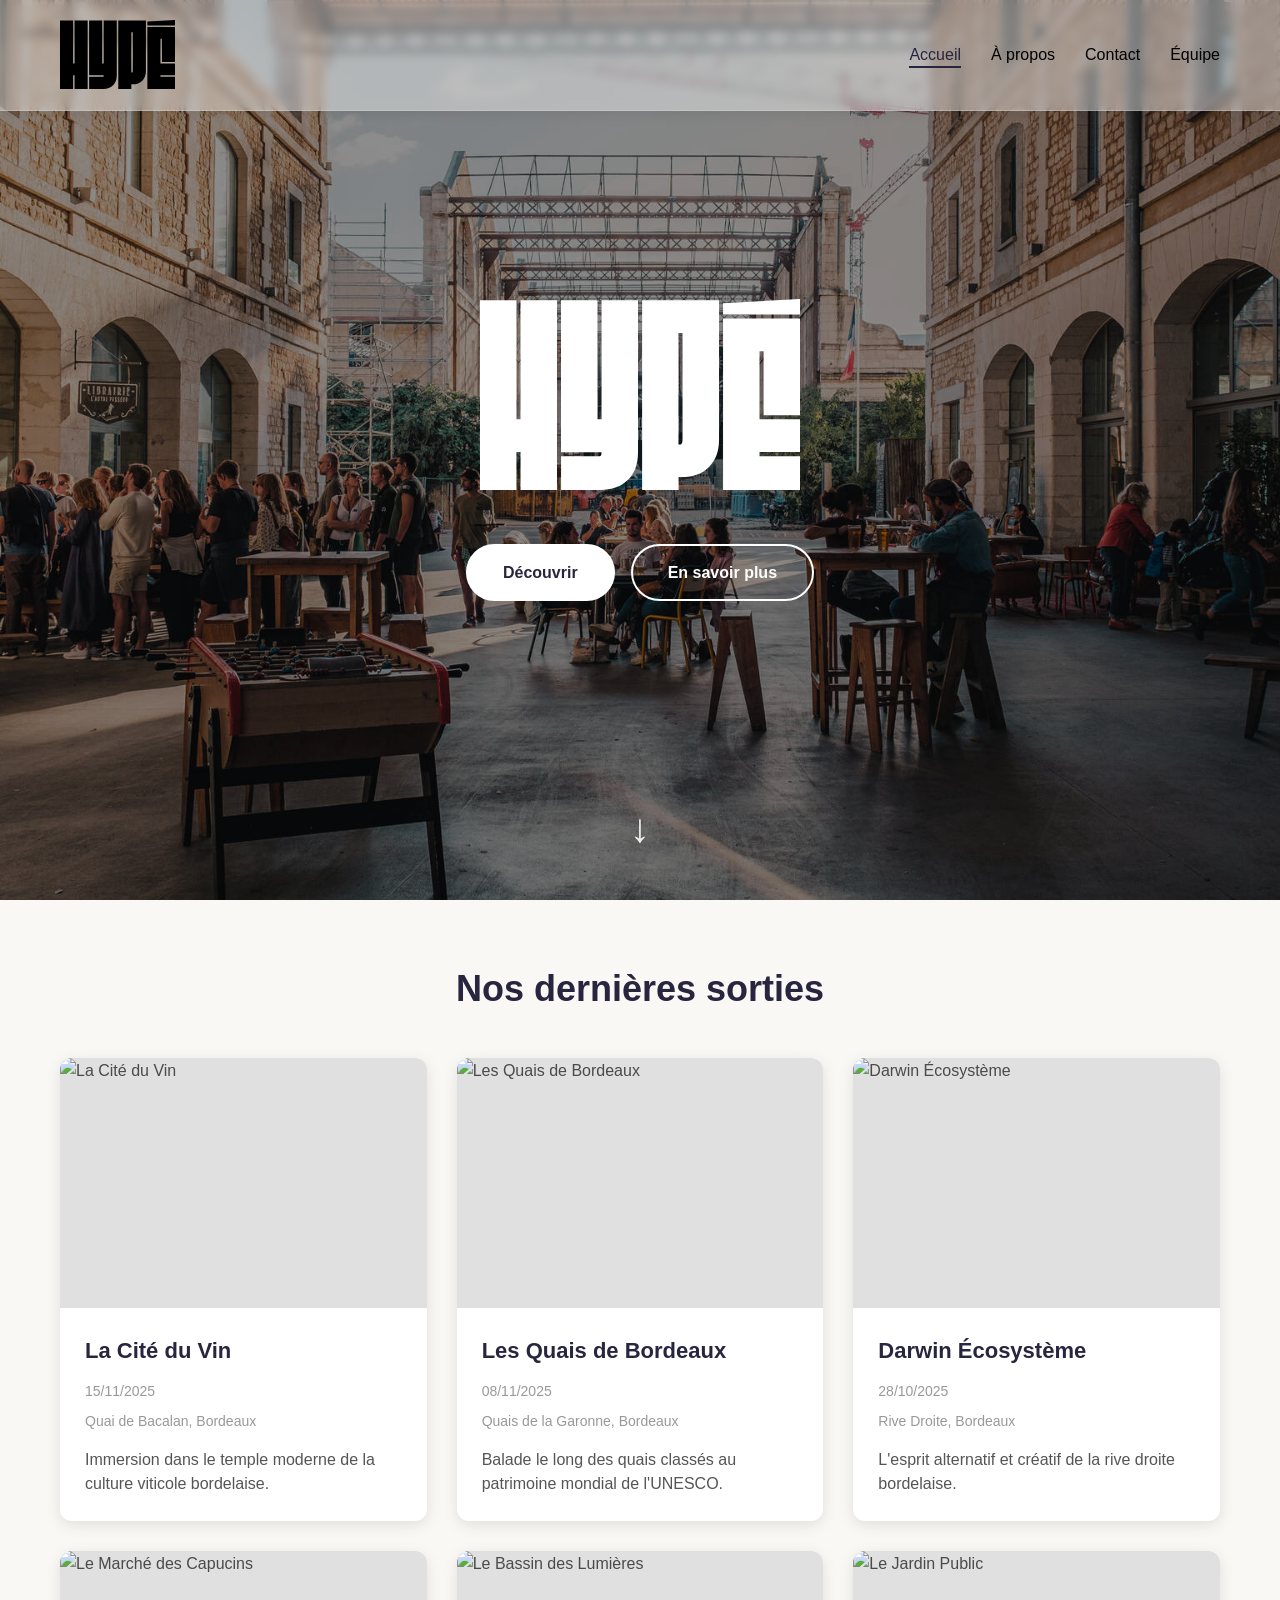
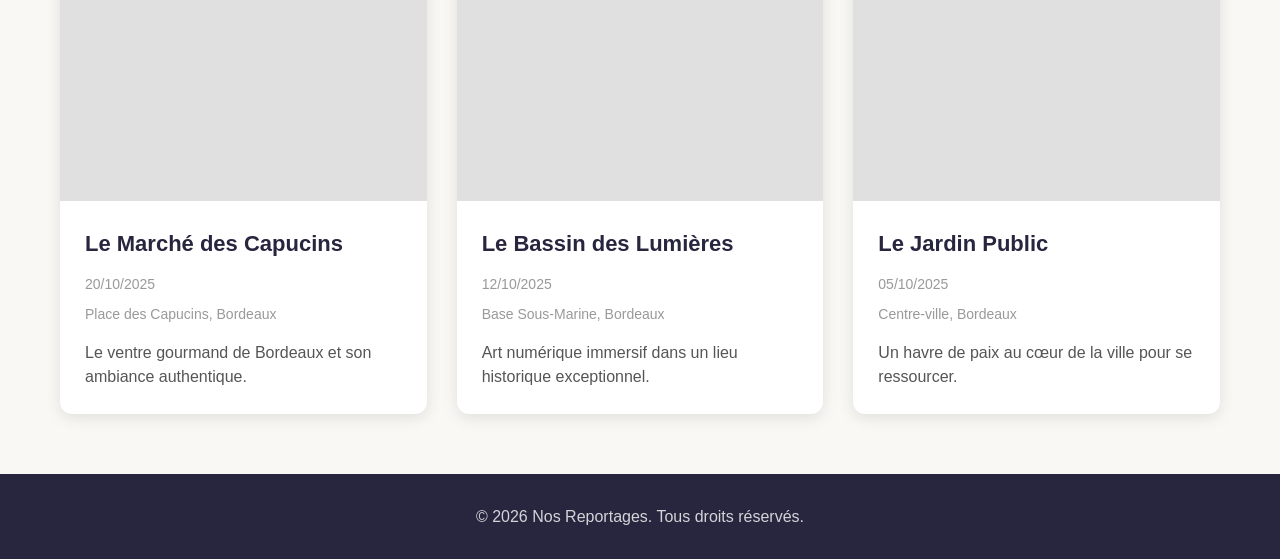
==== index.html @ 266dbe1a "Add main pages and reportages for Bordeaux Activités - Created 'about.html' for information about th" ====
<!DOCTYPE html>
<html lang="fr">
<head>
    <meta charset="UTF-8">
    <meta name="viewport" content="width=device-width, initial-scale=1.0">
    <title>Hypé - Bordeaux Activités</title>
    <link rel="stylesheet" href="assets/css/style.css">
</head>
<body>
    <header>
        <div class="container">
            <a href="index.html" class="logo">
                <img src="assets/images/logo/nnoir.svg" alt="Logo Bordeaux Activités" class="logo-light">
                <img src="assets/images/logo/bblanc.svg" alt="Logo Bordeaux Activités" class="logo-dark">
            </a>
            <nav>
                <ul>
                    <li><a href="index.html" class="active">Accueil</a></li>
                    <li><a href="about.html" class="">À propos</a></li>
                    <li><a href="contact.html" class="">Contact</a></li>
                    <li><a href="teams.html" class="">Équipe</a></li>
                </ul>
            </nav>
    </header>
    <script>
        const themeToggle = document.getElementById('themeToggle');
        const html = document.documentElement;

        const savedTheme = localStorage.getItem('theme') || 'light';
        html.setAttribute('data-theme', savedTheme);

        if (themeToggle) {
            themeToggle.addEventListener('click', () => {
                const currentTheme = html.getAttribute('data-theme');
                const newTheme = currentTheme === 'light' ? 'dark' : 'light';
                html.setAttribute('data-theme', newTheme);
                localStorage.setItem('theme', newTheme);
            });
        }
    </script>

    <section class="hero-fullscreen">
        <div class="hero-overlay"></div>
        <div class="hero-content">
            <h2>
                <img src="assets/images/logo/bblanc.svg" alt="Hypé" style="max-width: 320px; width: 100%; height: auto;">
            </h2>
            <div class="hero-cta">
                <a href="#activites" class="btn btn-primary">Découvrir</a>
                <a href="about.html" class="btn btn-secondary">En savoir plus</a>
            </div>
        </div>
        <a href="#activites" class="scroll-indicator">
            <span>↓</span>
        </a>
    </section>

    <section id="activites" class="reportages-grid">
        <div class="container">
            <h2>Nos dernières sorties</h2>
            <div class="grid">
                <article class="reportage-card">
                    <a href="reportages/reportage-1.html">
                        <div class="card-image">
                            <img src="assets/images/reportages/cite-vin.jpg" alt="La Cité du Vin">
                        </div>
                        <div class="card-content">
                            <h3>La Cité du Vin</h3>
                            <p class="date">15/11/2025</p>
                            <p class="location">Quai de Bacalan, Bordeaux</p>
                            <p class="excerpt">Immersion dans le temple moderne de la culture viticole bordelaise.</p>
                        </div>
                    </a>
                </article>
                <article class="reportage-card">
                    <a href="reportages/reportage-2.html">
                        <div class="card-image">
                            <img src="assets/images/reportages/quais.jpg" alt="Les Quais de Bordeaux">
                        </div>
                        <div class="card-content">
                            <h3>Les Quais de Bordeaux</h3>
                            <p class="date">08/11/2025</p>
                            <p class="location">Quais de la Garonne, Bordeaux</p>
                            <p class="excerpt">Balade le long des quais classés au patrimoine mondial de l&#039;UNESCO.</p>
                        </div>
                    </a>
                </article>
                <article class="reportage-card">
                    <a href="reportages/reportage-3.html">
                        <div class="card-image">
                            <img src="assets/images/reportages/darwin.jpg" alt="Darwin Écosystème">
                        </div>
                        <div class="card-content">
                            <h3>Darwin Écosystème</h3>
                            <p class="date">28/10/2025</p>
                            <p class="location">Rive Droite, Bordeaux</p>
                            <p class="excerpt">L&#039;esprit alternatif et créatif de la rive droite bordelaise.</p>
                        </div>
                    </a>
                </article>
                <article class="reportage-card">
                    <a href="reportages/reportage-4.html">
                        <div class="card-image">
                            <img src="assets/images/reportages/capucins.jpg" alt="Le Marché des Capucins">
                        </div>
                        <div class="card-content">
                            <h3>Le Marché des Capucins</h3>
                            <p class="date">20/10/2025</p>
                            <p class="location">Place des Capucins, Bordeaux</p>
                            <p class="excerpt">Le ventre gourmand de Bordeaux et son ambiance authentique.</p>
                        </div>
                    </a>
                </article>
                <article class="reportage-card">
                    <a href="reportages/reportage-5.html">
                        <div class="card-image">
                            <img src="assets/images/reportages/bassins-lumieres.jpg" alt="Le Bassin des Lumières">
                        </div>
                        <div class="card-content">
                            <h3>Le Bassin des Lumières</h3>
                            <p class="date">12/10/2025</p>
                            <p class="location">Base Sous-Marine, Bordeaux</p>
                            <p class="excerpt">Art numérique immersif dans un lieu historique exceptionnel.</p>
                        </div>
                    </a>
                </article>
                <article class="reportage-card">
                    <a href="reportages/reportage-6.html">
                        <div class="card-image">
                            <img src="assets/images/reportages/jardin-public.jpg" alt="Le Jardin Public">
                        </div>
                        <div class="card-content">
                            <h3>Le Jardin Public</h3>
                            <p class="date">05/10/2025</p>
                            <p class="location">Centre-ville, Bordeaux</p>
                            <p class="excerpt">Un havre de paix au cœur de la ville pour se ressourcer.</p>
                        </div>
                    </a>
                </article>
            </div>
        </div>
    </section>

    <footer>
        <div class="container">
            <p>&copy; 2026 Nos Reportages. Tous droits réservés.</p>
        </div>
    </footer>
</body>
</html>
---- assets/css/style.css ----
/* Reset et styles de base */
* {
    margin: 0;
    padding: 0;
    box-sizing: border-box;
}

:root {
    --primary-color: #28253e;
    --secondary-color: #28253e;
    --accent-color: #28253e;
    --dark-bg: #28253e;
    --light-bg: #faf8f5;
    --text-color: #4a4a4a;
    --text-light: #999999;
}

[data-theme="dark"] {
    --primary-color: #28253e;
    --secondary-color: #ff5252;
    --accent-color: #28253e;
    --dark-bg: #2c2c2c;
    --light-bg: #1a1a1a;
    --text-color: #e0e0e0;
    --text-light: #b0b0b0;
}

body {
    font-family: 'Segoe UI', Tahoma, Geneva, Verdana, sans-serif;
    line-height: 1.6;
    color: var(--text-color);
    background-color: var(--light-bg);
    transition: background-color 0.3s, color 0.3s;
}

.container {
    max-width: 1200px;
    margin: 0 auto;
    padding: 0 20px;
}

/* Header */
header {
    position: fixed;
    top: 0;
    left: 0;
    width: 100%;
    background: rgba(255, 255, 255, 0.428);
    color: var(--text-color);
    padding: 20px 0;
    box-shadow: 0 2px 10px rgba(0,0,0,0.08);
    border-bottom: 1px solid rgba(229, 229, 229, 0.3);
    transition: background-color 0.3s, border-color 0.3s;
    z-index: 1000;
    backdrop-filter: blur(5px);
    -webkit-backdrop-filter: blur(5);
}

[data-theme="dark"] header {
    background: rgba(26, 26, 26, 0.6);
    border-bottom-color: rgba(68, 68, 68, 0.3);
    box-shadow: 0 2px 10px rgba(0,0,0,0.3);
}

header .container {
    display: flex;
    justify-content: space-between;
    align-items: center;
}

header .logo {
    display: inline-block;
    text-decoration: none;
    overflow: hidden;
    height: 70px;
}

header .logo img {
    height: 69px;
    width: auto;
    display: block;
    transition: opacity 0.3s;

}

header .logo:hover img {
    opacity: 0.8;
}

header .logo .logo-dark {
    display: none;
}

[data-theme="dark"] header .logo .logo-light {
    display: none;
}

[data-theme="dark"] header .logo .logo-dark {
    display: block;
}

.theme-toggle {
    background: none;
    border: 2px solid var(--text-light);
    border-radius: 50px;
    padding: 8px 12px;
    cursor: pointer;
    font-size: 1.2rem;
    transition: all 0.3s;
    display: flex;
    align-items: center;
    gap: 5px;
}

.theme-toggle:hover {
    border-color: var(--primary-color);
    transform: scale(1.05);
}

.theme-toggle .moon {
    display: none;
}

[data-theme="dark"] .theme-toggle .sun {
    display: none;
}

[data-theme="dark"] .theme-toggle .moon {
    display: inline;
}

nav ul {
    display: flex;
    list-style: none;
    gap: 30px;
}

nav a {
    color: black;
    text-decoration: none;
    font-weight: 500;
    transition: color 0.3s, border-bottom 0.3s;
    border-bottom: 2px solid transparent;
    padding-bottom: 3px;
}

nav a:hover {
    color: var(--primary-color);
    border-bottom: 2px solid var(--primary-color);
}

nav a.active {
    color: var(--primary-color);
    border-bottom: 2px solid var(--primary-color);
}

/* Hero Section Plein Écran */
.hero-fullscreen {
    position: relative;
    height: 100vh;
    min-height: 100vh;
    display: flex;
    align-items: center;
    justify-content: center;
    background: url('../images/hero.jpg') center center/cover no-repeat;
    color: white;
    text-align: center;
    overflow: hidden;
}

.hero-overlay {
    position: absolute;
    top: 0;
    left: 0;
    width: 100%;
    height: 100%;
    background: rgba(0, 0, 0, 0.45);
}

.hero-fullscreen .hero-content {
    position: relative;
    z-index: 2;
    max-width: 900px;
    padding: 0 20px;
    
}

.hero-fullscreen .hero-content h2 {
    font-size: 4rem;
    margin-bottom: 1.5rem;
    font-weight: 700;
    letter-spacing: -0.02em;
    animation: fadeInUp 1s ease;
}

.hero-fullscreen .hero-content p {
    font-size: 1.5rem;
    margin-bottom: 2.5rem;
    opacity: 0.95;
    animation: fadeInUp 1s ease 0.2s;
    animation-fill-mode: backwards;
}

.hero-cta {
    display: flex;
    gap: 1rem;
    justify-content: center;
    flex-wrap: wrap;
    animation: fadeInUp 1s ease 0.4s;
    animation-fill-mode: backwards;
}

.scroll-indicator {
    position: absolute;
    bottom: 40px;
    left: 50%;
    transform: translateX(-50%);
    z-index: 2;
    text-decoration: none;
    cursor: pointer;
    display: flex;
    flex-direction: column;
    align-items: center;
    gap: 5px;
}

.scroll-indicator span {
    font-size: 2.5rem;
    color: white;
    opacity: 0.9;
    display: inline-block;
    animation: scrollDown 2s ease-in-out infinite;
}

.scroll-indicator:hover span {
    animation-play-state: paused;
    transform: scale(1.2);
}

@keyframes fadeInUp {
    from {
        opacity: 0;
        transform: translateY(30px);
    }
    to {
        opacity: 1;
        transform: translateY(0);
    }
}

@keyframes scrollDown {
    0% {
        transform: translateY(0);
        opacity: 0.4;
    }
    50% {
        transform: translateY(15px);
        opacity: 1;
    }
    100% {
        transform: translateY(0);
        opacity: 0.4;
    }
}

/* Hero Page Standard */
.page-hero {
    background: var(--dark-bg);
    color: white;
    padding: 100px 0 80px;
    text-align: center;
}

.page-hero .hero-content h2 {
    font-size: 3rem;
    margin-bottom: 1rem;
    font-weight: 700;
}

.page-hero .hero-content p {
    font-size: 1.25rem;
    opacity: 0.95;
}

/* Grille de reportages */
.reportages-grid {
    padding: 60px 0;
}

.reportages-grid h2 {
    text-align: center;
    font-size: 36px;
    margin-bottom: 40px;
    color: var(--dark-bg);
}

.grid {
    display: grid;
    grid-template-columns: repeat(auto-fill, minmax(350px, 1fr));
    gap: 30px;
}

/* Carte de reportage */
.reportage-card {
    background: white;
    border-radius: 12px;
    overflow: hidden;
    box-shadow: 0 4px 15px rgba(0,0,0,0.1);
    transition: transform 0.3s, box-shadow 0.3s, background-color 0.3s;
}

[data-theme="dark"] .reportage-card {
    background: var(--dark-bg);
    box-shadow: 0 4px 15px rgba(0,0,0,0.4);
}

.reportage-card:hover {
    transform: translateY(-5px);
    box-shadow: 0 8px 25px rgba(0,0,0,0.15);
}

.reportage-card a {
    text-decoration: none;
    color: inherit;
    display: block;
}

.card-image {
    width: 100%;
    height: 250px;
    overflow: hidden;
    background: #e0e0e0;
}

.card-image img {
    width: 100%;
    height: 100%;
    object-fit: cover;
    transition: transform 0.3s;
}

.reportage-card:hover .card-image img {
    transform: scale(1.05);
}

.card-content {
    padding: 25px;
}

.card-content h3 {
    font-size: 22px;
    margin-bottom: 12px;
    color: var(--dark-bg);
}

.card-content .date,
.card-content .location {
    font-size: 14px;
    color: var(--text-light);
    display: block;
    margin-bottom: 8px;
}

.card-content .excerpt {
    margin-top: 15px;
    color: #555;
    line-height: 1.5;
}

/* Page de détail du reportage */
.reportage-detail {
    background: white;
    min-height: calc(100vh - 200px);
}

.reportage-header {
    background: var(--dark-bg);
    color: white;
    padding: 40px 0;
}

.back-link {
    color: white;
    text-decoration: none;
    display: inline-block;
    margin-bottom: 20px;
    font-weight: 500;
    transition: opacity 0.3s;
}

.back-link:hover {
    opacity: 0.8;
}

.reportage-header h1 {
    font-size: 42px;
    margin-bottom: 20px;
}

.reportage-meta {
    display: flex;
    gap: 30px;
    font-size: 16px;
    opacity: 0.9;
}

.reportage-featured-image {
    width: 100%;
    height: 500px;
    overflow: hidden;
    background: #e0e0e0;
}

.reportage-featured-image img {
    width: 100%;
    height: 100%;
    object-fit: cover;
}

.reportage-content {
    padding: 60px 0;
}

.reportage-content .description {
    font-size: 18px;
    line-height: 1.8;
    color: #444;
    margin-bottom: 50px;
    max-width: 800px;
}

/* Galerie */
.gallery {
    margin-top: 50px;
}

.gallery h2 {
    font-size: 32px;
    margin-bottom: 30px;
    color: var(--dark-bg);
}

.gallery-grid {
    display: grid;
    grid-template-columns: repeat(auto-fill, minmax(300px, 1fr));
    gap: 20px;
}

.gallery-item {
    aspect-ratio: 4/3;
    overflow: hidden;
    border-radius: 8px;
    background: #e0e0e0;
}

.gallery-item img {
    width: 100%;
    height: 100%;
    object-fit: cover;
    transition: transform 0.3s;
}

.gallery-item:hover img {
    transform: scale(1.05);
}

.reportage-navigation {
    text-align: center;
    padding: 40px 0;
}

.btn {
    display: inline-block;
    padding: 14px 35px;
    border-radius: 30px;
    text-decoration: none;
    font-weight: 600;
    font-size: 16px;
    transition: all 0.3s;
    border: 2px solid transparent;
}

.btn-primary {
    background: white;
    color: var(--dark-bg);
    border-color: white;
}

.btn-primary:hover {
    transform: translateY(-3px);
    box-shadow: 0 8px 20px rgba(255, 255, 255, 0.3);
    background: white;
    border-color: var(--light-bg);
    color: var(--dark-bg);
}

.btn-secondary {
    background: transparent;
    color: white;
    border-color: white;
}

.btn-secondary:hover {
    background: white;
    color: var(--dark-bg);
    transform: translateY(-3px);
    box-shadow: 0 8px 20px rgba(255, 255, 255, 0.3);
}

/* Pages Contenu */
.page-content {
    padding: 80px 0;
    background: white;
}

.content-wrapper {
    max-width: 900px;
    margin: 0 auto;
}

.content-wrapper h3 {
    font-size: 2rem;
    color: var(--dark-bg);
    margin-top: 3rem;
    margin-bottom: 1.5rem;
}

.content-wrapper h3:first-child {
    margin-top: 0;
}

.content-wrapper p {
    font-size: 1.125rem;
    line-height: 1.8;
    color: #555;
    margin-bottom: 1.5rem;
}

.values-list {
    list-style: none;
    margin: 2rem 0;
}

.values-list li {
    font-size: 1.125rem;
    line-height: 2;
    color: #555;
    padding-left: 30px;
    position: relative;
}

.values-list li::before {
    content: '✓';
    position: absolute;
    left: 0;
    color: var(--dark-bg);
    font-weight: bold;
    font-size: 1.5rem;
}

.cta-box {
    display: flex;
    gap: 1rem;
    justify-content: center;
    margin-top: 3rem;
    flex-wrap: wrap;
}

.cta-box .btn {
    background: var(--primary-color);
    color: white;
    border: none;
}

.cta-box .btn-secondary {
    background: transparent;
    color: var(--primary-color);
    border: 2px solid var(--primary-color);
}

.cta-box .btn:hover {
    transform: translateY(-3px);
    box-shadow: 0 8px 20px rgba(255, 107, 107, 0.3);
    background: var(--secondary-color);
}

.cta-box .btn-secondary:hover {
    background: var(--primary-color);
    color: white;
}

/* Page Contact */
.contact-container {
    display: grid;
    grid-template-columns: 1fr 1.5fr;
    gap: 4rem;
    max-width: 1100px;
    margin: 0 auto;
}

.contact-info h3,
.contact-form h3 {
    font-size: 1.75rem;
    color: var(--dark-bg);
    margin-bottom: 2rem;
}

.info-item {
    margin-bottom: 2.5rem;
}

.info-item h4 {
    font-size: 1.125rem;
    color: var(--primary-color);
    margin-bottom: 0.5rem;
    font-weight: 600;
}

.info-item p {
    font-size: 1rem;
    line-height: 1.6;
    color: #555;
}

.info-item a {
    color: var(--primary-color);
    text-decoration: none;
    font-weight: 500;
}

.info-item a:hover {
    text-decoration: underline;
}

/* Formulaire de contact */
.form-group {
    margin-bottom: 1.5rem;
}

.form-group label {
    display: block;
    font-size: 1rem;
    color: var(--dark-bg);
    margin-bottom: 0.5rem;
    font-weight: 500;
}

.form-group input,
.form-group select,
.form-group textarea {
    width: 100%;
    padding: 12px 15px;
    border: 2px solid #e0e0e0;
    border-radius: 8px;
    font-size: 1rem;
    font-family: inherit;
    transition: border-color 0.3s, background-color 0.3s, color 0.3s;
    background: white;
    color: var(--text-color);
}

[data-theme="dark"] .form-group input,
[data-theme="dark"] .form-group select,
[data-theme="dark"] .form-group textarea {
    background: var(--dark-bg);
    border-color: #444;
    color: var(--text-color);
}

.form-group input:focus,
.form-group select:focus,
.form-group textarea:focus {
    outline: none;
    border-color: var(--secondary-color);
}

.form-group textarea {
    resize: vertical;
}

.contact-form .btn-primary {
    background: var(--primary-color);
    color: white;
    border: none;
    cursor: pointer;
    width: 100%;
}

.contact-form .btn-primary:hover {
    transform: translateY(-2px);
    box-shadow: 0 5px 15px var(--dark-bg);
    background: var(--secondary-color);
}

/* Footer */
footer {
    background: var(--dark-bg);
    color: white;
    padding: 30px 0;
    text-align: center;
}

footer p {
    opacity: 0.8;
}

/* Équipe */
.team-section {
    max-width: 900px;
    margin: 80px auto 100px auto;
    font-family: 'Inter', Arial, sans-serif;
    font-size: 2.3rem;
    color: #222;
}

.team-row {
    display: flex;
    align-items: flex-start;
    justify-content: flex-start;
    gap: 60px;
    margin: 60px 0 60px 0;
}

.team-label {
    min-width: 180px;
    font-size: 1.1rem;
    letter-spacing: 0.12em;
    color: #444;
    text-transform: uppercase;
    margin-top: 0.5em;
}

.team-names {
    flex: 1;
    display: flex;
    align-items: center;
    flex-wrap: wrap;
    gap: 0.7em;
}

.team-member {
    position: relative;
    cursor: pointer;
    transition: color 0.2s;
}

.team-member:hover {
    color: var(--primary-color, #e57373);
}

.team-sep {
    font-size: 1.5rem;
    color: #222;
    margin: 0 0.2em;
}

.filiere-hover {
    position: absolute;
    left: 50%;
    top: 110%;
    transform: translateX(-50%);
    background: #fff;
    color: #e57373;
    border: 1px solid #e57373;
    border-radius: 8px;
    padding: 0.2em 0.7em;
    font-size: 1rem;
    white-space: nowrap;
    box-shadow: 0 2px 8px rgba(0,0,0,0.07);
    z-index: 10;
    animation: fadeIn 0.2s;
}

@keyframes fadeIn {
    from { opacity: 0; transform: translateX(-50%) translateY(10px); }
    to { opacity: 1; transform: translateX(-50%) translateY(0); }
}

hr {
    border: none;
    border-top: 2px solid #222;
    margin: 0 0 0 0;
}

/* Responsive */
@media (max-width: 768px) {
    header .container {
        flex-direction: column;
        gap: 15px;
        text-align: center;
    }

    nav ul {
        flex-direction: column;
        gap: 10px;
    }

    .hero-fullscreen {
        height: 100vh;
        min-height: 500px;
    }

    .hero-fullscreen .hero-content h2 {
        font-size: 2.5rem;
    }

    .hero-fullscreen .hero-content p {
        font-size: 1.125rem;
    }

    .hero-cta {
        flex-direction: column;
    }

    .page-hero .hero-content h2 {
        font-size: 2rem;
    }

    .grid {
        grid-template-columns: 1fr;
    }

    .reportage-header h1 {
        font-size: 28px;
    }

    .reportage-featured-image {
        height: 300px;
    }

    .gallery-grid {
        grid-template-columns: 1fr;
    }

    .contact-container {
        grid-template-columns: 1fr;
        gap: 2rem;
    }

    .content-wrapper h3 {
        font-size: 1.5rem;
    }

    .team-section {
        font-size: 1.8rem;
    }

    .team-label {
        font-size: 1rem;
    }

    .team-member {
        font-size: 1.2rem;
    }

    .filiere-hover {
        font-size: 0.9rem;
        padding: 0.2em 0.5em;
    }
}
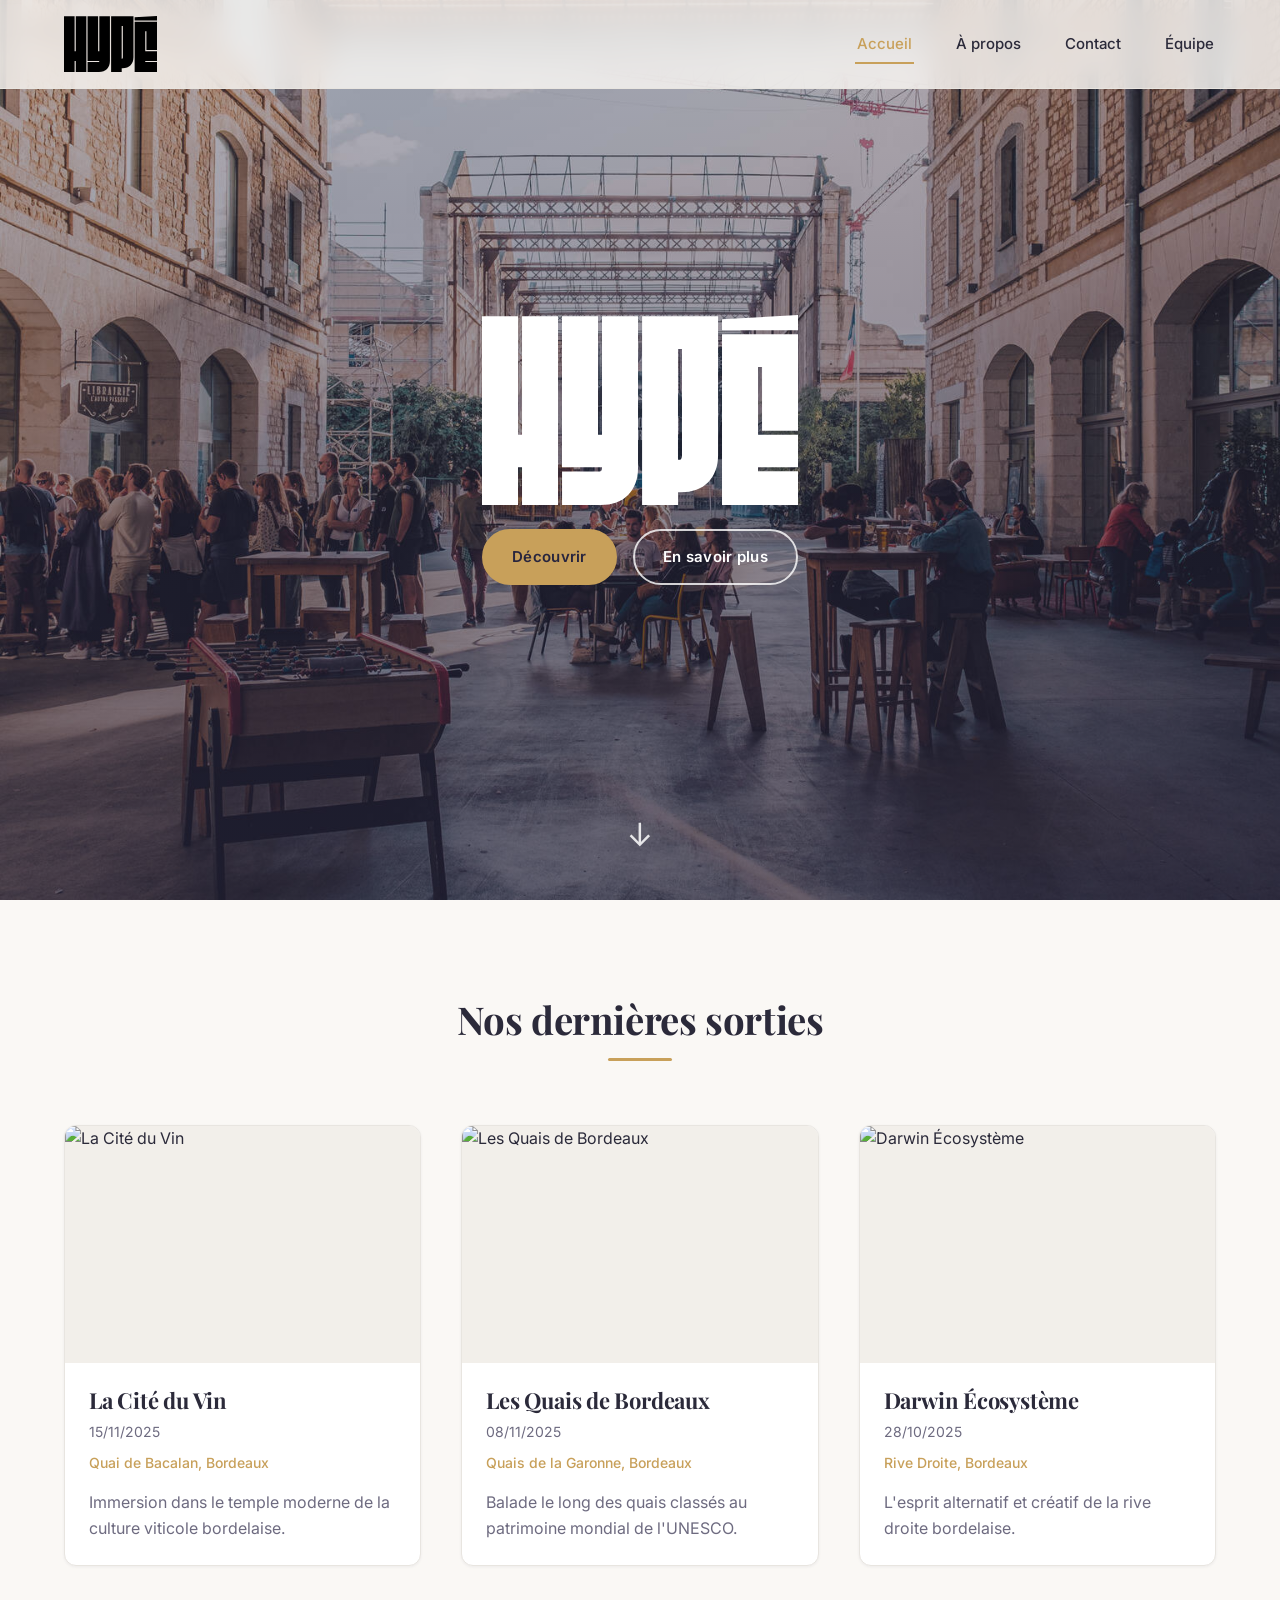
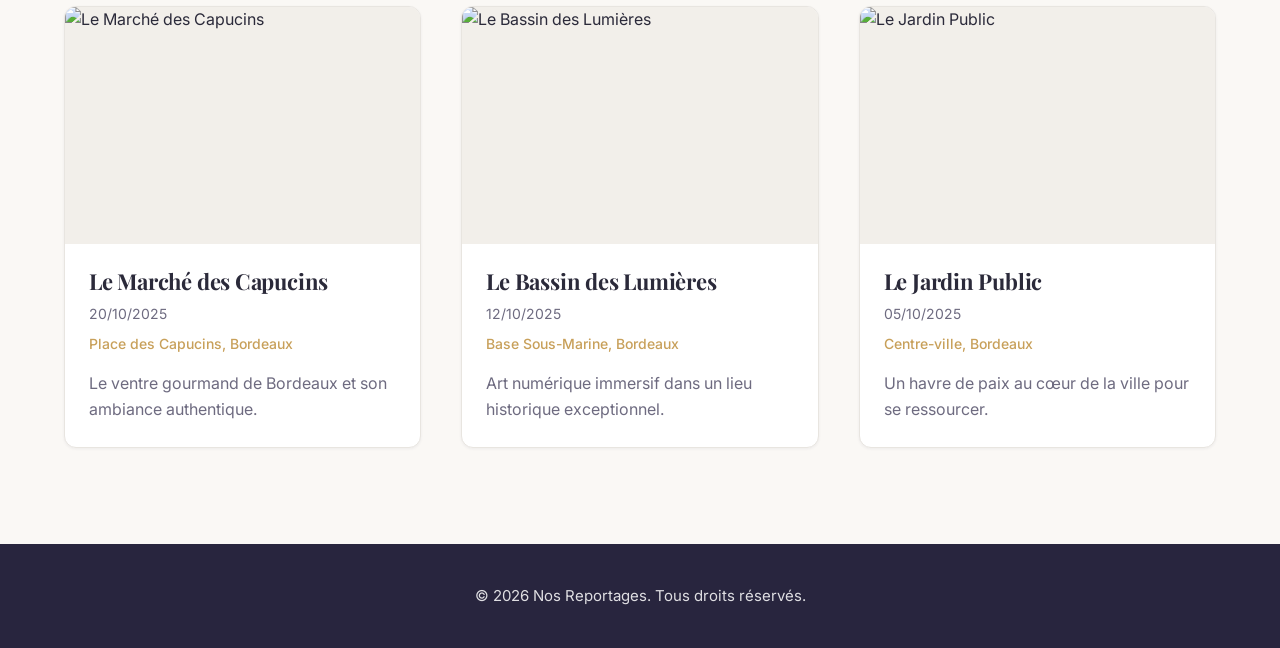
==== commit 800b1480: "Add closing div tag in header and update team section layout - Added a closing div tag in the header" ====
--- a/index.html
+++ b/index.html
@@ -21,6 +21,7 @@
                     <li><a href="teams.html" class="">Équipe</a></li>
                 </ul>
             </nav>
+        </div>
     </header>
     <script>
         const themeToggle = document.getElementById('themeToggle');
--- a/assets/css/style.css
+++ b/assets/css/style.css
@@ -1,90 +1,194 @@
-/* Reset et styles de base */
-* {
+/* ============================================================
+   HYPÉ — BORDEAUX ACTIVITÉS
+   Charte graphique & système de design
+   ============================================================
+   COULEURS
+     Primaire  : #28253E  (navy profond, identité)
+     Accent    : #C8A05A  (or chaud, touche Bordeaux)
+     Fond      : #FAF8F5  (crème)
+     Surface   : #FFFFFF
+     Texte     : #2B2A3A
+     Muet      : #6E6B80
+     Bordure   : #E8E5E0
+
+   TYPOGRAPHIE
+     Titres    : 'Playfair Display', Georgia, serif
+     Corps     : 'Inter', system-ui, sans-serif
+     Échelle   : 0.875 / 1 / 1.125 / 1.25 / 1.5 / 2 / 2.5 / 3.5
+
+   ESPACEMENTS (grille 8px)
+     xs 8  | sm 16 | md 24 | lg 40 | xl 64 | 2xl 96
+
+   Lois UX/UI : Proximité, Similitude, Fitts (44px min),
+   Hick (nav simple), Miller, WCAG AA, hiérarchie claire.
+   ============================================================ */
+
+@import url('https://fonts.googleapis.com/css2?family=Inter:wght@400;500;600;700&family=Playfair+Display:wght@600;700&display=swap');
+
+/* --------------------------------------------------------
+   1. Tokens de design
+-------------------------------------------------------- */
+:root {
+    /* Couleurs */
+    --color-primary: #28253E;
+    --color-primary-hover: #3A3654;
+    --color-accent: #C8A05A;
+    --color-accent-hover: #B48A44;
+    --color-bg: #FAF8F5;
+    --color-surface: #FFFFFF;
+    --color-surface-alt: #F2EFEA;
+    --color-text: #2B2A3A;
+    --color-text-muted: #6E6B80;
+    --color-border: #E8E5E0;
+    --color-overlay: rgba(40, 37, 62, 0.55);
+
+    /* Typographies */
+    --font-heading: 'Playfair Display', Georgia, 'Times New Roman', serif;
+    --font-body: 'Inter', -apple-system, BlinkMacSystemFont, 'Segoe UI', sans-serif;
+
+    /* Espacements (grille 8px) */
+    --space-xs: 0.5rem;
+    --space-sm: 1rem;
+    --space-md: 1.5rem;
+    --space-lg: 2.5rem;
+    --space-xl: 4rem;
+    --space-2xl: 6rem;
+
+    /* Rayons */
+    --radius-sm: 6px;
+    --radius-md: 12px;
+    --radius-lg: 20px;
+    --radius-pill: 999px;
+
+    /* Ombres */
+    --shadow-sm: 0 1px 3px rgba(40, 37, 62, 0.06);
+    --shadow-md: 0 4px 16px rgba(40, 37, 62, 0.08);
+    --shadow-lg: 0 12px 32px rgba(40, 37, 62, 0.14);
+
+    /* Transitions */
+    --ease: cubic-bezier(0.4, 0, 0.2, 1);
+    --duration: 0.25s;
+
+    /* Header */
+    --header-height: 88px;
+}
+
+[data-theme="dark"] {
+    --color-primary: #E8E5E0;
+    --color-primary-hover: #FFFFFF;
+    --color-accent: #D4B06A;
+    --color-accent-hover: #E0BE7E;
+    --color-bg: #15131F;
+    --color-surface: #1E1B2D;
+    --color-surface-alt: #27243A;
+    --color-text: #E8E5E0;
+    --color-text-muted: #A5A2B5;
+    --color-border: #33304A;
+    --color-overlay: rgba(10, 8, 20, 0.65);
+}
+
+/* --------------------------------------------------------
+   2. Reset & base
+-------------------------------------------------------- */
+*,
+*::before,
+*::after {
     margin: 0;
     padding: 0;
     box-sizing: border-box;
 }
 
-:root {
-    --primary-color: #28253e;
-    --secondary-color: #28253e;
-    --accent-color: #28253e;
-    --dark-bg: #28253e;
-    --light-bg: #faf8f5;
-    --text-color: #4a4a4a;
-    --text-light: #999999;
-}
-
-[data-theme="dark"] {
-    --primary-color: #28253e;
-    --secondary-color: #ff5252;
-    --accent-color: #28253e;
-    --dark-bg: #2c2c2c;
-    --light-bg: #1a1a1a;
-    --text-color: #e0e0e0;
-    --text-light: #b0b0b0;
+html {
+    scroll-behavior: smooth;
+    font-size: 16px;
 }
 
 body {
-    font-family: 'Segoe UI', Tahoma, Geneva, Verdana, sans-serif;
+    font-family: var(--font-body);
+    font-size: 1rem;
     line-height: 1.6;
-    color: var(--text-color);
-    background-color: var(--light-bg);
-    transition: background-color 0.3s, color 0.3s;
-}
-
+    color: var(--color-text);
+    background-color: var(--color-bg);
+    -webkit-font-smoothing: antialiased;
+    -moz-osx-font-smoothing: grayscale;
+    transition: background-color var(--duration) var(--ease), color var(--duration) var(--ease);
+}
+
+img {
+    max-width: 100%;
+    display: block;
+}
+
+a {
+    color: inherit;
+    text-decoration: none;
+}
+
+:focus-visible {
+    outline: 3px solid var(--color-accent);
+    outline-offset: 3px;
+    border-radius: var(--radius-sm);
+}
+
+h1, h2, h3, h4 {
+    font-family: var(--font-heading);
+    font-weight: 700;
+    line-height: 1.2;
+    letter-spacing: -0.01em;
+    color: var(--color-text);
+}
+
+/* --------------------------------------------------------
+   3. Layout
+-------------------------------------------------------- */
 .container {
     max-width: 1200px;
     margin: 0 auto;
-    padding: 0 20px;
-}
-
-/* Header */
+    padding: 0 var(--space-md);
+}
+
+/* --------------------------------------------------------
+   4. Header (sticky, verre dépoli)
+-------------------------------------------------------- */
 header {
     position: fixed;
     top: 0;
     left: 0;
-    width: 100%;
-    background: rgba(255, 255, 255, 0.428);
-    color: var(--text-color);
-    padding: 20px 0;
-    box-shadow: 0 2px 10px rgba(0,0,0,0.08);
-    border-bottom: 1px solid rgba(229, 229, 229, 0.3);
-    transition: background-color 0.3s, border-color 0.3s;
+    right: 0;
     z-index: 1000;
-    backdrop-filter: blur(5px);
-    -webkit-backdrop-filter: blur(5);
+    padding: var(--space-sm) 0;
+    background: rgba(250, 248, 245, 0.82);
+    backdrop-filter: blur(12px);
+    -webkit-backdrop-filter: blur(12px);
+    border-bottom: 1px solid var(--color-border);
+    transition: background-color var(--duration) var(--ease), border-color var(--duration) var(--ease);
 }
 
 [data-theme="dark"] header {
-    background: rgba(26, 26, 26, 0.6);
-    border-bottom-color: rgba(68, 68, 68, 0.3);
-    box-shadow: 0 2px 10px rgba(0,0,0,0.3);
+    background: rgba(21, 19, 31, 0.82);
 }
 
 header .container {
     display: flex;
     justify-content: space-between;
     align-items: center;
+    gap: var(--space-md);
 }
 
 header .logo {
-    display: inline-block;
-    text-decoration: none;
-    overflow: hidden;
-    height: 70px;
+    display: flex;
+    align-items: center;
+    height: 56px;
+    transition: opacity var(--duration) var(--ease);
 }
 
 header .logo img {
-    height: 69px;
+    height: 56px;
     width: auto;
-    display: block;
-    transition: opacity 0.3s;
-
-}
-
-header .logo:hover img {
-    opacity: 0.8;
+}
+
+header .logo:hover {
+    opacity: 0.75;
 }
 
 header .logo .logo-dark {
@@ -99,316 +203,335 @@
     display: block;
 }
 
-.theme-toggle {
-    background: none;
-    border: 2px solid var(--text-light);
-    border-radius: 50px;
-    padding: 8px 12px;
-    cursor: pointer;
-    font-size: 1.2rem;
-    transition: all 0.3s;
+/* Navigation — Loi de Hick : options limitées et claires */
+nav ul {
     display: flex;
     align-items: center;
-    gap: 5px;
+    list-style: none;
+    gap: var(--space-lg);
+}
+
+nav a {
+    position: relative;
+    display: inline-block;
+    padding: var(--space-xs) 2px;
+    font-size: 0.9375rem;
+    font-weight: 500;
+    color: var(--color-text);
+    transition: color var(--duration) var(--ease);
+}
+
+nav a::after {
+    content: '';
+    position: absolute;
+    bottom: 0;
+    left: 0;
+    width: 100%;
+    height: 2px;
+    background: var(--color-accent);
+    transform: scaleX(0);
+    transform-origin: right;
+    transition: transform var(--duration) var(--ease);
+}
+
+nav a:hover,
+nav a.active {
+    color: var(--color-accent);
+}
+
+nav a:hover::after,
+nav a.active::after {
+    transform: scaleX(1);
+    transform-origin: left;
+}
+
+/* Bouton thème (si présent) */
+.theme-toggle {
+    min-width: 44px;
+    min-height: 44px;
+    background: none;
+    border: 1.5px solid var(--color-border);
+    border-radius: var(--radius-pill);
+    padding: var(--space-xs) var(--space-sm);
+    cursor: pointer;
+    font-size: 1rem;
+    color: var(--color-text);
+    display: inline-flex;
+    align-items: center;
+    gap: var(--space-xs);
+    transition: all var(--duration) var(--ease);
 }
 
 .theme-toggle:hover {
-    border-color: var(--primary-color);
-    transform: scale(1.05);
-}
-
-.theme-toggle .moon {
-    display: none;
-}
-
-[data-theme="dark"] .theme-toggle .sun {
-    display: none;
-}
-
-[data-theme="dark"] .theme-toggle .moon {
-    display: inline;
-}
-
-nav ul {
-    display: flex;
-    list-style: none;
-    gap: 30px;
-}
-
-nav a {
-    color: black;
-    text-decoration: none;
-    font-weight: 500;
-    transition: color 0.3s, border-bottom 0.3s;
-    border-bottom: 2px solid transparent;
-    padding-bottom: 3px;
-}
-
-nav a:hover {
-    color: var(--primary-color);
-    border-bottom: 2px solid var(--primary-color);
-}
-
-nav a.active {
-    color: var(--primary-color);
-    border-bottom: 2px solid var(--primary-color);
-}
-
-/* Hero Section Plein Écran */
+    border-color: var(--color-accent);
+    color: var(--color-accent);
+}
+
+.theme-toggle .moon { display: none; }
+[data-theme="dark"] .theme-toggle .sun { display: none; }
+[data-theme="dark"] .theme-toggle .moon { display: inline; }
+
+/* --------------------------------------------------------
+   5. Hero plein écran (accueil)
+-------------------------------------------------------- */
 .hero-fullscreen {
     position: relative;
-    height: 100vh;
     min-height: 100vh;
     display: flex;
     align-items: center;
     justify-content: center;
-    background: url('../images/hero.jpg') center center/cover no-repeat;
-    color: white;
+    color: #FFFFFF;
     text-align: center;
+    background: url('../images/hero.jpg') center center / cover no-repeat;
     overflow: hidden;
 }
 
 .hero-overlay {
     position: absolute;
-    top: 0;
-    left: 0;
-    width: 100%;
-    height: 100%;
-    background: rgba(0, 0, 0, 0.45);
+    inset: 0;
+    background: linear-gradient(180deg, rgba(40,37,62,0.35) 0%, rgba(40,37,62,0.65) 100%);
 }
 
 .hero-fullscreen .hero-content {
     position: relative;
     z-index: 2;
     max-width: 900px;
-    padding: 0 20px;
-    
+    padding: 0 var(--space-md);
+    animation: fadeInUp 1s var(--ease);
 }
 
 .hero-fullscreen .hero-content h2 {
-    font-size: 4rem;
-    margin-bottom: 1.5rem;
-    font-weight: 700;
-    letter-spacing: -0.02em;
-    animation: fadeInUp 1s ease;
+    margin-bottom: var(--space-md);
+    font-size: clamp(2.5rem, 6vw, 4rem);
+    color: #FFFFFF;
+}
+
+.hero-fullscreen .hero-content h2 img {
+    max-width: 340px;
+    width: 100%;
+    height: auto;
+    margin: 0 auto;
 }
 
 .hero-fullscreen .hero-content p {
-    font-size: 1.5rem;
-    margin-bottom: 2.5rem;
+    font-size: clamp(1.125rem, 2vw, 1.375rem);
+    margin-bottom: var(--space-lg);
     opacity: 0.95;
-    animation: fadeInUp 1s ease 0.2s;
-    animation-fill-mode: backwards;
 }
 
 .hero-cta {
     display: flex;
-    gap: 1rem;
+    gap: var(--space-sm);
     justify-content: center;
     flex-wrap: wrap;
-    animation: fadeInUp 1s ease 0.4s;
-    animation-fill-mode: backwards;
+    animation: fadeInUp 1s var(--ease) 0.2s both;
 }
 
 .scroll-indicator {
     position: absolute;
-    bottom: 40px;
+    bottom: var(--space-lg);
     left: 50%;
     transform: translateX(-50%);
     z-index: 2;
-    text-decoration: none;
-    cursor: pointer;
     display: flex;
     flex-direction: column;
     align-items: center;
-    gap: 5px;
+    cursor: pointer;
 }
 
 .scroll-indicator span {
-    font-size: 2.5rem;
-    color: white;
+    font-size: 2rem;
+    color: #FFFFFF;
+    opacity: 0.85;
+    animation: scrollDown 2s var(--ease) infinite;
+}
+
+@keyframes fadeInUp {
+    from { opacity: 0; transform: translateY(24px); }
+    to   { opacity: 1; transform: translateY(0); }
+}
+
+@keyframes scrollDown {
+    0%, 100% { transform: translateY(0); opacity: 0.5; }
+    50%      { transform: translateY(12px); opacity: 1; }
+}
+
+/* --------------------------------------------------------
+   6. Hero de page standard (À propos, Contact, Équipe)
+-------------------------------------------------------- */
+.page-hero {
+    background: var(--color-primary);
+    color: #FFFFFF;
+    padding: calc(var(--header-height) + var(--space-xl)) 0 var(--space-xl);
+    text-align: center;
+}
+
+.page-hero .hero-content {
+    max-width: 720px;
+    margin: 0 auto;
+    padding: 0 var(--space-md);
+}
+
+.page-hero .hero-content h2 {
+    font-size: clamp(2.25rem, 4vw, 3rem);
+    margin-bottom: var(--space-sm);
+    color: #FFFFFF;
+}
+
+.page-hero .hero-content p {
+    font-size: 1.125rem;
     opacity: 0.9;
-    display: inline-block;
-    animation: scrollDown 2s ease-in-out infinite;
-}
-
-.scroll-indicator:hover span {
-    animation-play-state: paused;
-    transform: scale(1.2);
-}
-
-@keyframes fadeInUp {
-    from {
-        opacity: 0;
-        transform: translateY(30px);
-    }
-    to {
-        opacity: 1;
-        transform: translateY(0);
-    }
-}
-
-@keyframes scrollDown {
-    0% {
-        transform: translateY(0);
-        opacity: 0.4;
-    }
-    50% {
-        transform: translateY(15px);
-        opacity: 1;
-    }
-    100% {
-        transform: translateY(0);
-        opacity: 0.4;
-    }
-}
-
-/* Hero Page Standard */
-.page-hero {
-    background: var(--dark-bg);
-    color: white;
-    padding: 100px 0 80px;
-    text-align: center;
-}
-
-.page-hero .hero-content h2 {
-    font-size: 3rem;
-    margin-bottom: 1rem;
-    font-weight: 700;
-}
-
-.page-hero .hero-content p {
-    font-size: 1.25rem;
-    opacity: 0.95;
-}
-
-/* Grille de reportages */
+    line-height: 1.6;
+}
+
+/* --------------------------------------------------------
+   7. Grille de reportages (accueil)
+-------------------------------------------------------- */
 .reportages-grid {
-    padding: 60px 0;
+    padding: var(--space-2xl) 0;
 }
 
 .reportages-grid h2 {
     text-align: center;
-    font-size: 36px;
-    margin-bottom: 40px;
-    color: var(--dark-bg);
+    font-size: clamp(2rem, 3vw, 2.5rem);
+    margin-bottom: var(--space-xl);
+    color: var(--color-text);
+}
+
+.reportages-grid h2::after {
+    content: '';
+    display: block;
+    width: 64px;
+    height: 3px;
+    background: var(--color-accent);
+    margin: var(--space-sm) auto 0;
+    border-radius: var(--radius-pill);
 }
 
 .grid {
     display: grid;
-    grid-template-columns: repeat(auto-fill, minmax(350px, 1fr));
-    gap: 30px;
-}
-
-/* Carte de reportage */
+    grid-template-columns: repeat(auto-fill, minmax(340px, 1fr));
+    gap: var(--space-lg);
+}
+
+/* Carte — Loi de Similitude : toutes les cartes partagent la même structure */
 .reportage-card {
-    background: white;
-    border-radius: 12px;
+    background: var(--color-surface);
+    border: 1px solid var(--color-border);
+    border-radius: var(--radius-md);
     overflow: hidden;
-    box-shadow: 0 4px 15px rgba(0,0,0,0.1);
-    transition: transform 0.3s, box-shadow 0.3s, background-color 0.3s;
-}
-
-[data-theme="dark"] .reportage-card {
-    background: var(--dark-bg);
-    box-shadow: 0 4px 15px rgba(0,0,0,0.4);
+    box-shadow: var(--shadow-sm);
+    transition: transform var(--duration) var(--ease),
+                box-shadow var(--duration) var(--ease),
+                border-color var(--duration) var(--ease);
 }
 
 .reportage-card:hover {
-    transform: translateY(-5px);
-    box-shadow: 0 8px 25px rgba(0,0,0,0.15);
+    transform: translateY(-6px);
+    box-shadow: var(--shadow-lg);
+    border-color: var(--color-accent);
 }
 
 .reportage-card a {
-    text-decoration: none;
-    color: inherit;
     display: block;
 }
 
 .card-image {
     width: 100%;
-    height: 250px;
+    aspect-ratio: 3 / 2;
     overflow: hidden;
-    background: #e0e0e0;
+    background: var(--color-surface-alt);
 }
 
 .card-image img {
     width: 100%;
     height: 100%;
     object-fit: cover;
-    transition: transform 0.3s;
+    transition: transform 0.5s var(--ease);
 }
 
 .reportage-card:hover .card-image img {
-    transform: scale(1.05);
+    transform: scale(1.06);
 }
 
 .card-content {
-    padding: 25px;
+    padding: var(--space-md);
 }
 
 .card-content h3 {
-    font-size: 22px;
-    margin-bottom: 12px;
-    color: var(--dark-bg);
+    font-size: 1.375rem;
+    margin-bottom: var(--space-xs);
+    color: var(--color-text);
 }
 
 .card-content .date,
 .card-content .location {
-    font-size: 14px;
-    color: var(--text-light);
     display: block;
-    margin-bottom: 8px;
+    font-size: 0.875rem;
+    color: var(--color-text-muted);
+    margin-bottom: var(--space-xs);
+}
+
+.card-content .location {
+    font-weight: 500;
+    color: var(--color-accent);
 }
 
 .card-content .excerpt {
-    margin-top: 15px;
-    color: #555;
-    line-height: 1.5;
-}
-
-/* Page de détail du reportage */
+    margin-top: var(--space-sm);
+    color: var(--color-text-muted);
+    line-height: 1.6;
+}
+
+/* --------------------------------------------------------
+   8. Page détail reportage
+-------------------------------------------------------- */
 .reportage-detail {
-    background: white;
-    min-height: calc(100vh - 200px);
+    background: var(--color-surface);
 }
 
 .reportage-header {
-    background: var(--dark-bg);
-    color: white;
-    padding: 40px 0;
+    background: var(--color-primary);
+    color: #FFFFFF;
+    padding: calc(var(--header-height) + var(--space-lg)) 0 var(--space-lg);
 }
 
 .back-link {
-    color: white;
-    text-decoration: none;
-    display: inline-block;
-    margin-bottom: 20px;
+    display: inline-flex;
+    align-items: center;
+    gap: var(--space-xs);
+    color: #FFFFFF;
     font-weight: 500;
-    transition: opacity 0.3s;
+    font-size: 0.9375rem;
+    margin-bottom: var(--space-md);
+    opacity: 0.85;
+    transition: opacity var(--duration) var(--ease), transform var(--duration) var(--ease);
 }
 
 .back-link:hover {
-    opacity: 0.8;
+    opacity: 1;
+    transform: translateX(-4px);
 }
 
 .reportage-header h1 {
-    font-size: 42px;
-    margin-bottom: 20px;
+    font-size: clamp(2rem, 4vw, 2.75rem);
+    margin-bottom: var(--space-md);
+    color: #FFFFFF;
 }
 
 .reportage-meta {
     display: flex;
-    gap: 30px;
-    font-size: 16px;
+    flex-wrap: wrap;
+    gap: var(--space-md);
+    font-size: 0.9375rem;
     opacity: 0.9;
 }
 
 .reportage-featured-image {
     width: 100%;
-    height: 500px;
+    height: clamp(280px, 50vh, 520px);
     overflow: hidden;
-    background: #e0e0e0;
+    background: var(--color-surface-alt);
 }
 
 .reportage-featured-image img {
@@ -418,46 +541,46 @@
 }
 
 .reportage-content {
-    padding: 60px 0;
+    padding: var(--space-xl) 0;
 }
 
 .reportage-content .description {
-    font-size: 18px;
+    max-width: 720px;
+    font-size: 1.125rem;
     line-height: 1.8;
-    color: #444;
-    margin-bottom: 50px;
-    max-width: 800px;
+    color: var(--color-text);
+    margin-bottom: var(--space-xl);
 }
 
 /* Galerie */
 .gallery {
-    margin-top: 50px;
+    margin-top: var(--space-xl);
 }
 
 .gallery h2 {
-    font-size: 32px;
-    margin-bottom: 30px;
-    color: var(--dark-bg);
+    font-size: 1.75rem;
+    margin-bottom: var(--space-lg);
+    color: var(--color-text);
 }
 
 .gallery-grid {
     display: grid;
-    grid-template-columns: repeat(auto-fill, minmax(300px, 1fr));
-    gap: 20px;
+    grid-template-columns: repeat(auto-fill, minmax(280px, 1fr));
+    gap: var(--space-sm);
 }
 
 .gallery-item {
-    aspect-ratio: 4/3;
+    aspect-ratio: 4 / 3;
     overflow: hidden;
-    border-radius: 8px;
-    background: #e0e0e0;
+    border-radius: var(--radius-md);
+    background: var(--color-surface-alt);
 }
 
 .gallery-item img {
     width: 100%;
     height: 100%;
     object-fit: cover;
-    transition: transform 0.3s;
+    transition: transform 0.5s var(--ease);
 }
 
 .gallery-item:hover img {
@@ -466,63 +589,95 @@
 
 .reportage-navigation {
     text-align: center;
-    padding: 40px 0;
-}
-
+    padding: var(--space-xl) 0;
+    background: var(--color-bg);
+}
+
+/* --------------------------------------------------------
+   9. Boutons — Loi de Fitts : min 44px, clairs et hiérarchisés
+-------------------------------------------------------- */
 .btn {
-    display: inline-block;
-    padding: 14px 35px;
-    border-radius: 30px;
-    text-decoration: none;
+    display: inline-flex;
+    align-items: center;
+    justify-content: center;
+    min-height: 48px;
+    padding: 0.875rem 1.75rem;
+    border: 2px solid transparent;
+    border-radius: var(--radius-pill);
+    font-family: var(--font-body);
     font-weight: 600;
-    font-size: 16px;
-    transition: all 0.3s;
-    border: 2px solid transparent;
+    font-size: 0.9375rem;
+    letter-spacing: 0.02em;
+    cursor: pointer;
+    transition: all var(--duration) var(--ease);
+    white-space: nowrap;
 }
 
 .btn-primary {
-    background: white;
-    color: var(--dark-bg);
-    border-color: white;
+    background: var(--color-accent);
+    color: var(--color-primary);
+    border-color: var(--color-accent);
 }
 
 .btn-primary:hover {
-    transform: translateY(-3px);
-    box-shadow: 0 8px 20px rgba(255, 255, 255, 0.3);
-    background: white;
-    border-color: var(--light-bg);
-    color: var(--dark-bg);
+    background: var(--color-accent-hover);
+    border-color: var(--color-accent-hover);
+    transform: translateY(-2px);
+    box-shadow: var(--shadow-md);
 }
 
 .btn-secondary {
     background: transparent;
-    color: white;
-    border-color: white;
+    color: #FFFFFF;
+    border-color: rgba(255, 255, 255, 0.8);
 }
 
 .btn-secondary:hover {
-    background: white;
-    color: var(--dark-bg);
-    transform: translateY(-3px);
-    box-shadow: 0 8px 20px rgba(255, 255, 255, 0.3);
-}
-
-/* Pages Contenu */
+    background: #FFFFFF;
+    color: var(--color-primary);
+    transform: translateY(-2px);
+    box-shadow: var(--shadow-md);
+}
+
+/* Variante bouton sur fond clair */
+.page-content .btn-secondary,
+.cta-box .btn-secondary {
+    color: var(--color-primary);
+    border-color: var(--color-primary);
+}
+
+.page-content .btn-secondary:hover,
+.cta-box .btn-secondary:hover {
+    background: var(--color-primary);
+    color: #FFFFFF;
+}
+
+/* --------------------------------------------------------
+   10. Page content (about, contact, equipe)
+-------------------------------------------------------- */
 .page-content {
-    padding: 80px 0;
-    background: white;
+    padding: var(--space-2xl) 0;
+    background: var(--color-bg);
 }
 
 .content-wrapper {
-    max-width: 900px;
+    max-width: 820px;
     margin: 0 auto;
+    background: var(--color-surface);
+    padding: var(--space-xl);
+    border-radius: var(--radius-lg);
+    box-shadow: var(--shadow-sm);
+    border: 1px solid var(--color-border);
 }
 
 .content-wrapper h3 {
-    font-size: 2rem;
-    color: var(--dark-bg);
-    margin-top: 3rem;
-    margin-bottom: 1.5rem;
+    font-size: 1.625rem;
+    color: var(--color-text);
+    margin-top: var(--space-xl);
+    margin-bottom: var(--space-md);
+    padding-bottom: var(--space-xs);
+    border-bottom: 2px solid var(--color-accent);
+    display: inline-block;
 }
 
 .content-wrapper h3:first-child {
@@ -530,331 +685,381 @@
 }
 
 .content-wrapper p {
-    font-size: 1.125rem;
-    line-height: 1.8;
-    color: #555;
-    margin-bottom: 1.5rem;
-}
-
+    font-size: 1.0625rem;
+    line-height: 1.75;
+    color: var(--color-text);
+    margin-bottom: var(--space-md);
+}
+
+/* Liste de valeurs — Loi de Proximité */
 .values-list {
     list-style: none;
-    margin: 2rem 0;
+    margin: var(--space-md) 0;
+    display: grid;
+    gap: var(--space-sm);
 }
 
 .values-list li {
-    font-size: 1.125rem;
-    line-height: 2;
-    color: #555;
-    padding-left: 30px;
     position: relative;
+    padding: var(--space-sm) var(--space-sm) var(--space-sm) var(--space-xl);
+    background: var(--color-surface-alt);
+    border-radius: var(--radius-md);
+    font-size: 1.0625rem;
+    line-height: 1.6;
+    color: var(--color-text);
 }
 
 .values-list li::before {
     content: '✓';
     position: absolute;
-    left: 0;
-    color: var(--dark-bg);
-    font-weight: bold;
-    font-size: 1.5rem;
+    left: var(--space-sm);
+    top: 50%;
+    transform: translateY(-50%);
+    width: 28px;
+    height: 28px;
+    display: inline-flex;
+    align-items: center;
+    justify-content: center;
+    background: var(--color-accent);
+    color: var(--color-primary);
+    border-radius: 50%;
+    font-weight: 700;
+    font-size: 0.875rem;
+}
+
+.values-list li strong {
+    color: var(--color-primary);
+    font-weight: 600;
+}
+
+[data-theme="dark"] .values-list li strong {
+    color: var(--color-accent);
 }
 
 .cta-box {
     display: flex;
-    gap: 1rem;
+    gap: var(--space-sm);
     justify-content: center;
-    margin-top: 3rem;
+    margin-top: var(--space-xl);
+    padding-top: var(--space-xl);
+    border-top: 1px solid var(--color-border);
     flex-wrap: wrap;
 }
 
-.cta-box .btn {
-    background: var(--primary-color);
-    color: white;
-    border: none;
-}
-
-.cta-box .btn-secondary {
-    background: transparent;
-    color: var(--primary-color);
-    border: 2px solid var(--primary-color);
-}
-
-.cta-box .btn:hover {
-    transform: translateY(-3px);
-    box-shadow: 0 8px 20px rgba(255, 107, 107, 0.3);
-    background: var(--secondary-color);
-}
-
-.cta-box .btn-secondary:hover {
-    background: var(--primary-color);
-    color: white;
-}
-
-/* Page Contact */
+/* --------------------------------------------------------
+   11. Page Contact
+-------------------------------------------------------- */
 .contact-container {
     display: grid;
-    grid-template-columns: 1fr 1.5fr;
-    gap: 4rem;
+    grid-template-columns: 1fr 1.3fr;
+    gap: var(--space-xl);
     max-width: 1100px;
     margin: 0 auto;
+    background: var(--color-surface);
+    padding: var(--space-xl);
+    border-radius: var(--radius-lg);
+    box-shadow: var(--shadow-sm);
+    border: 1px solid var(--color-border);
 }
 
 .contact-info h3,
 .contact-form h3 {
-    font-size: 1.75rem;
-    color: var(--dark-bg);
-    margin-bottom: 2rem;
+    font-size: 1.5rem;
+    color: var(--color-text);
+    margin-bottom: var(--space-lg);
+    padding-bottom: var(--space-xs);
+    border-bottom: 2px solid var(--color-accent);
+    display: inline-block;
 }
 
 .info-item {
-    margin-bottom: 2.5rem;
+    margin-bottom: var(--space-lg);
+    padding-left: var(--space-sm);
+    border-left: 3px solid var(--color-accent);
 }
 
 .info-item h4 {
-    font-size: 1.125rem;
-    color: var(--primary-color);
-    margin-bottom: 0.5rem;
+    font-family: var(--font-body);
+    font-size: 0.8125rem;
+    letter-spacing: 0.08em;
+    text-transform: uppercase;
+    color: var(--color-text-muted);
+    margin-bottom: var(--space-xs);
     font-weight: 600;
 }
 
 .info-item p {
     font-size: 1rem;
     line-height: 1.6;
-    color: #555;
+    color: var(--color-text);
 }
 
 .info-item a {
-    color: var(--primary-color);
-    text-decoration: none;
+    color: var(--color-primary);
     font-weight: 500;
+    border-bottom: 1px solid transparent;
+    transition: border-color var(--duration) var(--ease);
+}
+
+[data-theme="dark"] .info-item a {
+    color: var(--color-accent);
 }
 
 .info-item a:hover {
-    text-decoration: underline;
-}
-
-/* Formulaire de contact */
+    border-bottom-color: currentColor;
+}
+
+/* Formulaire */
 .form-group {
-    margin-bottom: 1.5rem;
+    margin-bottom: var(--space-md);
 }
 
 .form-group label {
     display: block;
-    font-size: 1rem;
-    color: var(--dark-bg);
-    margin-bottom: 0.5rem;
-    font-weight: 500;
+    font-size: 0.875rem;
+    font-weight: 600;
+    color: var(--color-text);
+    margin-bottom: var(--space-xs);
+    letter-spacing: 0.01em;
 }
 
 .form-group input,
 .form-group select,
 .form-group textarea {
     width: 100%;
-    padding: 12px 15px;
-    border: 2px solid #e0e0e0;
-    border-radius: 8px;
+    min-height: 48px;
+    padding: 0.75rem 1rem;
+    border: 1.5px solid var(--color-border);
+    border-radius: var(--radius-sm);
     font-size: 1rem;
     font-family: inherit;
-    transition: border-color 0.3s, background-color 0.3s, color 0.3s;
-    background: white;
-    color: var(--text-color);
+    background: var(--color-surface);
+    color: var(--color-text);
+    transition: border-color var(--duration) var(--ease),
+                box-shadow var(--duration) var(--ease);
 }
 
 [data-theme="dark"] .form-group input,
 [data-theme="dark"] .form-group select,
 [data-theme="dark"] .form-group textarea {
-    background: var(--dark-bg);
-    border-color: #444;
-    color: var(--text-color);
+    background: var(--color-surface-alt);
+    border-color: var(--color-border);
 }
 
 .form-group input:focus,
 .form-group select:focus,
 .form-group textarea:focus {
     outline: none;
-    border-color: var(--secondary-color);
+    border-color: var(--color-accent);
+    box-shadow: 0 0 0 3px rgba(200, 160, 90, 0.18);
 }
 
 .form-group textarea {
     resize: vertical;
+    min-height: 140px;
 }
 
 .contact-form .btn-primary {
-    background: var(--primary-color);
-    color: white;
-    border: none;
-    cursor: pointer;
     width: 100%;
+    background: var(--color-primary);
+    color: #FFFFFF;
+    border-color: var(--color-primary);
+    margin-top: var(--space-xs);
 }
 
 .contact-form .btn-primary:hover {
-    transform: translateY(-2px);
-    box-shadow: 0 5px 15px var(--dark-bg);
-    background: var(--secondary-color);
-}
-
-/* Footer */
-footer {
-    background: var(--dark-bg);
-    color: white;
-    padding: 30px 0;
-    text-align: center;
-}
-
-footer p {
-    opacity: 0.8;
-}
-
-/* Équipe */
+    background: var(--color-primary-hover);
+    border-color: var(--color-primary-hover);
+    color: #FFFFFF;
+}
+
+[data-theme="dark"] .contact-form .btn-primary {
+    background: var(--color-accent);
+    color: var(--color-bg);
+    border-color: var(--color-accent);
+}
+
+[data-theme="dark"] .contact-form .btn-primary:hover {
+    background: var(--color-accent-hover);
+    border-color: var(--color-accent-hover);
+}
+
+/* --------------------------------------------------------
+   12. Page Équipe
+-------------------------------------------------------- */
 .team-section {
-    max-width: 900px;
-    margin: 80px auto 100px auto;
-    font-family: 'Inter', Arial, sans-serif;
-    font-size: 2.3rem;
-    color: #222;
-}
-
-.team-row {
+    max-width: 820px;
+    margin: 0 auto;
+    background: var(--color-surface);
+    padding: var(--space-xl);
+    border-radius: var(--radius-lg);
+    box-shadow: var(--shadow-sm);
+    border: 1px solid var(--color-border);
+    display: grid;
+    gap: var(--space-lg);
+}
+
+.team-block {
+    display: grid;
+    grid-template-columns: 180px 1fr;
+    gap: var(--space-lg);
+    align-items: start;
+    padding-bottom: var(--space-lg);
+    border-bottom: 1px solid var(--color-border);
+}
+
+.team-block:last-child {
+    border-bottom: none;
+    padding-bottom: 0;
+}
+
+.team-role {
+    font-family: var(--font-body);
+    font-size: 0.8125rem;
+    letter-spacing: 0.12em;
+    color: var(--color-text-muted);
+    text-transform: uppercase;
+    font-weight: 600;
+    padding-top: 0.5rem;
+}
+
+.team-names {
     display: flex;
-    align-items: flex-start;
-    justify-content: flex-start;
-    gap: 60px;
-    margin: 60px 0 60px 0;
-}
-
-.team-label {
-    min-width: 180px;
-    font-size: 1.1rem;
-    letter-spacing: 0.12em;
-    color: #444;
-    text-transform: uppercase;
-    margin-top: 0.5em;
-}
-
-.team-names {
-    flex: 1;
-    display: flex;
-    align-items: center;
     flex-wrap: wrap;
-    gap: 0.7em;
+    gap: var(--space-sm);
 }
 
 .team-member {
     position: relative;
+    display: inline-flex;
+    align-items: center;
+    justify-content: center;
+    min-height: 44px;
+    padding: var(--space-xs) var(--space-md);
+    font-family: var(--font-heading);
+    font-size: 1.5rem;
+    font-weight: 600;
+    color: var(--color-text);
+    background: var(--color-surface-alt);
+    border: 1.5px solid transparent;
+    border-radius: var(--radius-pill);
     cursor: pointer;
-    transition: color 0.2s;
-}
-
-.team-member:hover {
-    color: var(--primary-color, #e57373);
-}
-
-.team-sep {
-    font-size: 1.5rem;
-    color: #222;
-    margin: 0 0.2em;
-}
-
-.filiere-hover {
-    position: absolute;
-    left: 50%;
-    top: 110%;
-    transform: translateX(-50%);
-    background: #fff;
-    color: #e57373;
-    border: 1px solid #e57373;
-    border-radius: 8px;
-    padding: 0.2em 0.7em;
-    font-size: 1rem;
-    white-space: nowrap;
-    box-shadow: 0 2px 8px rgba(0,0,0,0.07);
-    z-index: 10;
-    animation: fadeIn 0.2s;
-}
-
-@keyframes fadeIn {
-    from { opacity: 0; transform: translateX(-50%) translateY(10px); }
-    to { opacity: 1; transform: translateX(-50%) translateY(0); }
-}
-
-hr {
-    border: none;
-    border-top: 2px solid #222;
-    margin: 0 0 0 0;
-}
-
-/* Responsive */
-@media (max-width: 768px) {
-    header .container {
-        flex-direction: column;
-        gap: 15px;
-        text-align: center;
+    transition: all var(--duration) var(--ease);
+}
+
+.team-member:hover,
+.team-member.hovered {
+    color: var(--color-primary);
+    background: var(--color-accent);
+    border-color: var(--color-accent);
+    transform: translateY(-2px);
+    box-shadow: var(--shadow-md);
+}
+
+[data-theme="dark"] .team-member:hover,
+[data-theme="dark"] .team-member.hovered {
+    color: var(--color-bg);
+}
+
+/* --------------------------------------------------------
+   13. Footer
+-------------------------------------------------------- */
+footer {
+    background: var(--color-primary);
+    color: #FFFFFF;
+    padding: var(--space-lg) 0;
+    text-align: center;
+    font-size: 0.9375rem;
+}
+
+footer p {
+    opacity: 0.85;
+}
+
+/* --------------------------------------------------------
+   14. Responsive (mobile first corrections)
+-------------------------------------------------------- */
+@media (max-width: 820px) {
+    :root {
+        --header-height: 72px;
+    }
+
+    header .logo,
+    header .logo img {
+        height: 44px;
     }
 
     nav ul {
-        flex-direction: column;
-        gap: 10px;
-    }
-
-    .hero-fullscreen {
-        height: 100vh;
-        min-height: 500px;
-    }
-
-    .hero-fullscreen .hero-content h2 {
-        font-size: 2.5rem;
-    }
-
-    .hero-fullscreen .hero-content p {
-        font-size: 1.125rem;
-    }
-
-    .hero-cta {
-        flex-direction: column;
-    }
-
-    .page-hero .hero-content h2 {
-        font-size: 2rem;
+        gap: var(--space-sm);
+    }
+
+    nav a {
+        font-size: 0.875rem;
+    }
+
+    .hero-fullscreen .hero-content h2 img {
+        max-width: 240px;
     }
 
     .grid {
         grid-template-columns: 1fr;
-    }
-
-    .reportage-header h1 {
-        font-size: 28px;
-    }
-
-    .reportage-featured-image {
-        height: 300px;
-    }
-
-    .gallery-grid {
-        grid-template-columns: 1fr;
+        gap: var(--space-md);
     }
 
     .contact-container {
         grid-template-columns: 1fr;
-        gap: 2rem;
-    }
-
-    .content-wrapper h3 {
-        font-size: 1.5rem;
-    }
-
+        gap: var(--space-lg);
+        padding: var(--space-lg);
+    }
+
+    .content-wrapper,
     .team-section {
-        font-size: 1.8rem;
-    }
-
-    .team-label {
-        font-size: 1rem;
+        padding: var(--space-lg);
+    }
+
+    .team-block {
+        grid-template-columns: 1fr;
+        gap: var(--space-sm);
     }
 
     .team-member {
-        font-size: 1.2rem;
-    }
-
-    .filiere-hover {
-        font-size: 0.9rem;
-        padding: 0.2em 0.5em;
-    }
-}
+        font-size: 1.25rem;
+    }
+
+    .hero-cta,
+    .cta-box {
+        flex-direction: column;
+        align-items: stretch;
+    }
+
+    .btn {
+        width: 100%;
+    }
+}
+
+@media (max-width: 480px) {
+    header .container {
+        gap: var(--space-xs);
+    }
+
+    .page-hero {
+        padding: calc(var(--header-height) + var(--space-lg)) 0 var(--space-lg);
+    }
+
+    .reportage-meta {
+        flex-direction: column;
+        gap: var(--space-xs);
+    }
+}
+
+/* Préférences utilisateur : réduire les animations */
+@media (prefers-reduced-motion: reduce) {
+    *,
+    *::before,
+    *::after {
+        animation-duration: 0.01ms !important;
+        animation-iteration-count: 1 !important;
+        transition-duration: 0.01ms !important;
+        scroll-behavior: auto !important;
+    }
+}
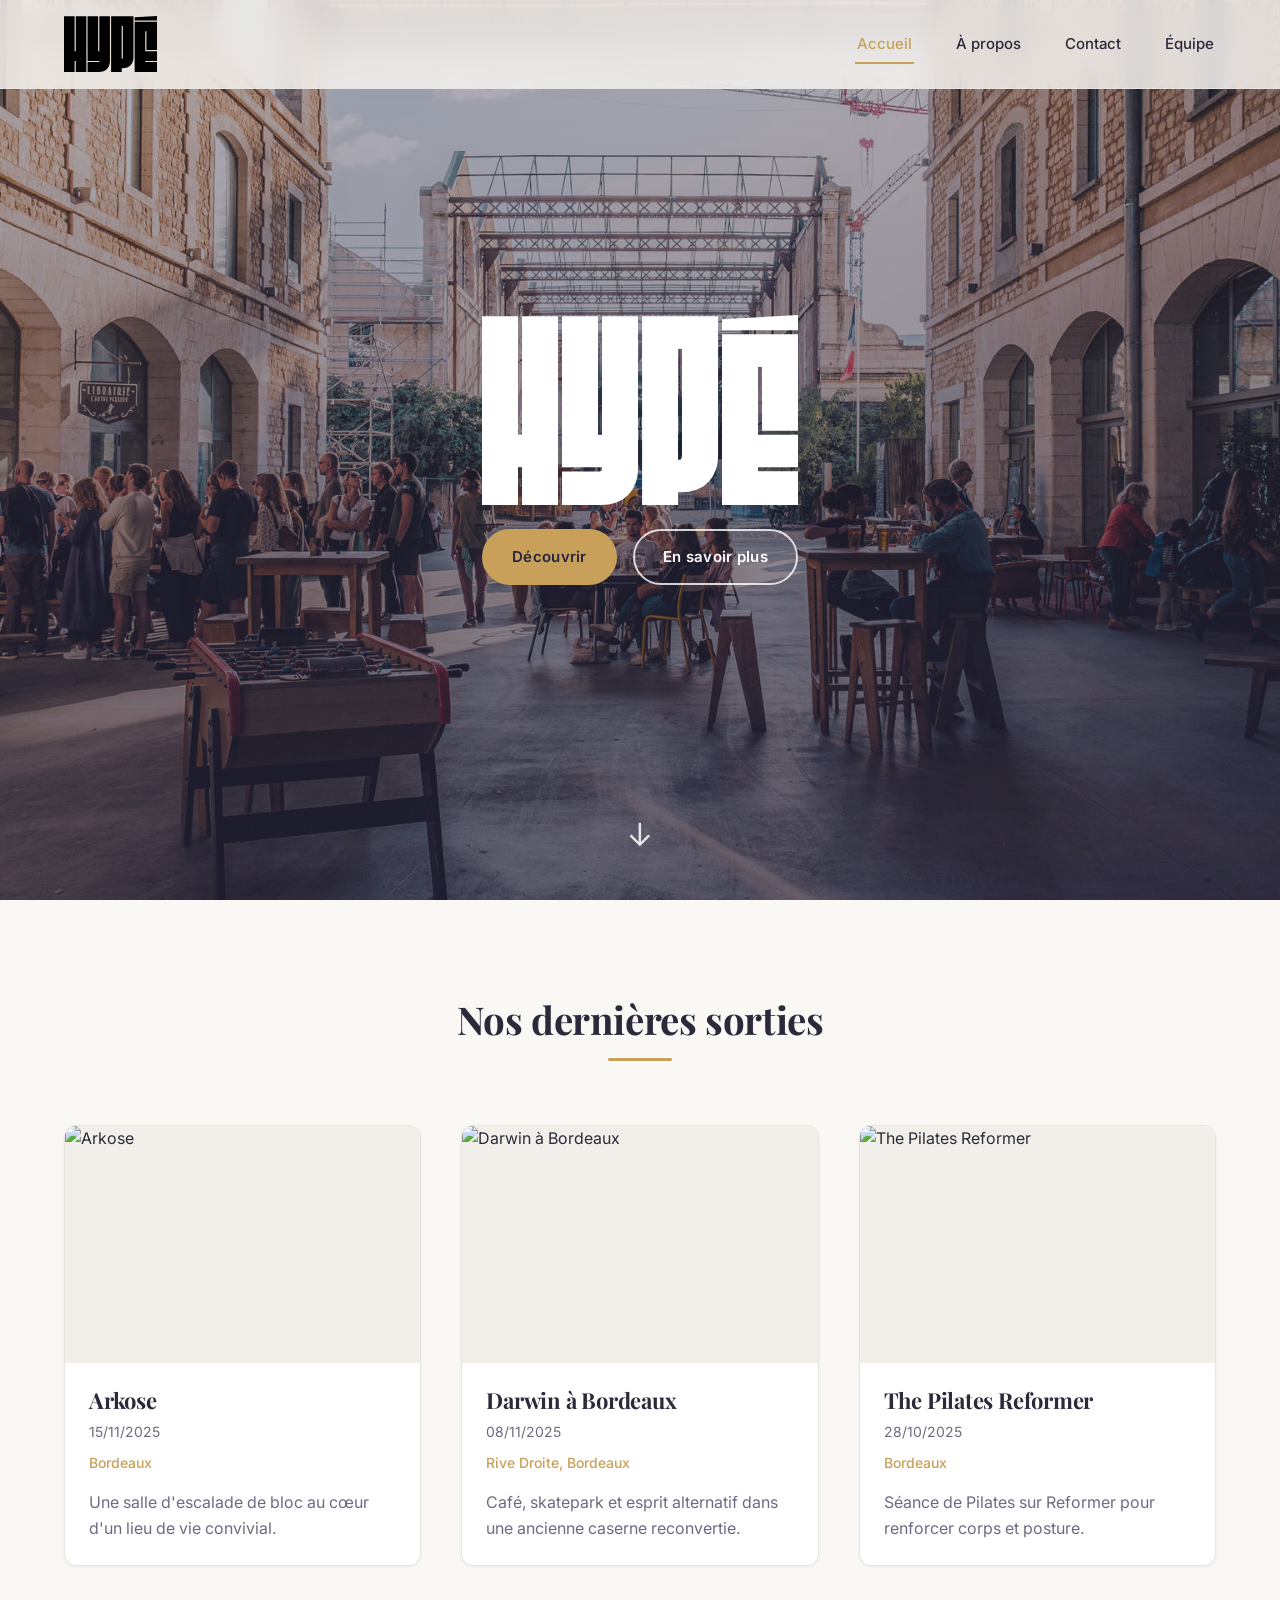
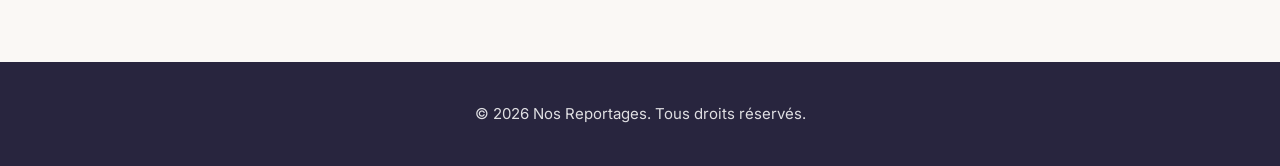
==== commit e0e1a169: "Mise à jour des reportages : remplacement des images et des descriptions pour refléter de nouvelles " ====
--- a/index.html
+++ b/index.html
@@ -63,78 +63,39 @@
                 <article class="reportage-card">
                     <a href="reportages/reportage-1.html">
                         <div class="card-image">
-                            <img src="assets/images/reportages/cite-vin.jpg" alt="La Cité du Vin">
+                            <img src="assets/images/reportages/arkose.jpg" alt="Arkose">
                         </div>
                         <div class="card-content">
-                            <h3>La Cité du Vin</h3>
+                            <h3>Arkose</h3>
                             <p class="date">15/11/2025</p>
-                            <p class="location">Quai de Bacalan, Bordeaux</p>
-                            <p class="excerpt">Immersion dans le temple moderne de la culture viticole bordelaise.</p>
+                            <p class="location">Bordeaux</p>
+                            <p class="excerpt">Une salle d&#039;escalade de bloc au cœur d&#039;un lieu de vie convivial.</p>
                         </div>
                     </a>
                 </article>
                 <article class="reportage-card">
                     <a href="reportages/reportage-2.html">
                         <div class="card-image">
-                            <img src="assets/images/reportages/quais.jpg" alt="Les Quais de Bordeaux">
+                            <img src="assets/images/reportages/darwin.jpg" alt="Darwin à Bordeaux">
                         </div>
                         <div class="card-content">
-                            <h3>Les Quais de Bordeaux</h3>
+                            <h3>Darwin à Bordeaux</h3>
                             <p class="date">08/11/2025</p>
-                            <p class="location">Quais de la Garonne, Bordeaux</p>
-                            <p class="excerpt">Balade le long des quais classés au patrimoine mondial de l&#039;UNESCO.</p>
+                            <p class="location">Rive Droite, Bordeaux</p>
+                            <p class="excerpt">Café, skatepark et esprit alternatif dans une ancienne caserne reconvertie.</p>
                         </div>
                     </a>
                 </article>
                 <article class="reportage-card">
                     <a href="reportages/reportage-3.html">
                         <div class="card-image">
-                            <img src="assets/images/reportages/darwin.jpg" alt="Darwin Écosystème">
+                            <img src="assets/images/reportages/pilates.jpg" alt="The Pilates Reformer">
                         </div>
                         <div class="card-content">
-                            <h3>Darwin Écosystème</h3>
+                            <h3>The Pilates Reformer</h3>
                             <p class="date">28/10/2025</p>
-                            <p class="location">Rive Droite, Bordeaux</p>
-                            <p class="excerpt">L&#039;esprit alternatif et créatif de la rive droite bordelaise.</p>
-                        </div>
-                    </a>
-                </article>
-                <article class="reportage-card">
-                    <a href="reportages/reportage-4.html">
-                        <div class="card-image">
-                            <img src="assets/images/reportages/capucins.jpg" alt="Le Marché des Capucins">
-                        </div>
-                        <div class="card-content">
-                            <h3>Le Marché des Capucins</h3>
-                            <p class="date">20/10/2025</p>
-                            <p class="location">Place des Capucins, Bordeaux</p>
-                            <p class="excerpt">Le ventre gourmand de Bordeaux et son ambiance authentique.</p>
-                        </div>
-                    </a>
-                </article>
-                <article class="reportage-card">
-                    <a href="reportages/reportage-5.html">
-                        <div class="card-image">
-                            <img src="assets/images/reportages/bassins-lumieres.jpg" alt="Le Bassin des Lumières">
-                        </div>
-                        <div class="card-content">
-                            <h3>Le Bassin des Lumières</h3>
-                            <p class="date">12/10/2025</p>
-                            <p class="location">Base Sous-Marine, Bordeaux</p>
-                            <p class="excerpt">Art numérique immersif dans un lieu historique exceptionnel.</p>
-                        </div>
-                    </a>
-                </article>
-                <article class="reportage-card">
-                    <a href="reportages/reportage-6.html">
-                        <div class="card-image">
-                            <img src="assets/images/reportages/jardin-public.jpg" alt="Le Jardin Public">
-                        </div>
-                        <div class="card-content">
-                            <h3>Le Jardin Public</h3>
-                            <p class="date">05/10/2025</p>
-                            <p class="location">Centre-ville, Bordeaux</p>
-                            <p class="excerpt">Un havre de paix au cœur de la ville pour se ressourcer.</p>
+                            <p class="location">Bordeaux</p>
+                            <p class="excerpt">Séance de Pilates sur Reformer pour renforcer corps et posture.</p>
                         </div>
                     </a>
                 </article>
--- a/assets/css/style.css
+++ b/assets/css/style.css
@@ -886,6 +886,7 @@
 
 /* --------------------------------------------------------
    12. Page Équipe
+   Même structure visuelle que .content-wrapper et .contact-container
 -------------------------------------------------------- */
 .team-section {
     max-width: 820px;
@@ -895,32 +896,27 @@
     border-radius: var(--radius-lg);
     box-shadow: var(--shadow-sm);
     border: 1px solid var(--color-border);
-    display: grid;
-    gap: var(--space-lg);
 }
 
 .team-block {
-    display: grid;
-    grid-template-columns: 180px 1fr;
-    gap: var(--space-lg);
-    align-items: start;
-    padding-bottom: var(--space-lg);
-    border-bottom: 1px solid var(--color-border);
+    margin-bottom: var(--space-lg);
+    padding-left: var(--space-sm);
+    border-left: 3px solid var(--color-accent);
 }
 
 .team-block:last-child {
-    border-bottom: none;
-    padding-bottom: 0;
+    margin-bottom: 0;
 }
 
 .team-role {
+    display: block;
     font-family: var(--font-body);
     font-size: 0.8125rem;
-    letter-spacing: 0.12em;
+    letter-spacing: 0.08em;
     color: var(--color-text-muted);
     text-transform: uppercase;
     font-weight: 600;
-    padding-top: 0.5rem;
+    margin-bottom: var(--space-sm);
 }
 
 .team-names {
@@ -934,17 +930,21 @@
     display: inline-flex;
     align-items: center;
     justify-content: center;
-    min-height: 44px;
-    padding: var(--space-xs) var(--space-md);
-    font-family: var(--font-heading);
-    font-size: 1.5rem;
-    font-weight: 600;
-    color: var(--color-text);
-    background: var(--color-surface-alt);
-    border: 1.5px solid transparent;
-    border-radius: var(--radius-pill);
+    min-height: 48px;
+    padding: 0.75rem 1.25rem;
+    font-family: var(--font-body);
+    font-size: 1rem;
+    font-weight: 500;
+    color: var(--color-text);
+    background: var(--color-surface);
+    border: 1.5px solid var(--color-border);
+    border-radius: var(--radius-sm);
     cursor: pointer;
     transition: all var(--duration) var(--ease);
+}
+
+[data-theme="dark"] .team-member {
+    background: var(--color-surface-alt);
 }
 
 .team-member:hover,
@@ -952,8 +952,7 @@
     color: var(--color-primary);
     background: var(--color-accent);
     border-color: var(--color-accent);
-    transform: translateY(-2px);
-    box-shadow: var(--shadow-md);
+    box-shadow: 0 0 0 3px rgba(200, 160, 90, 0.18);
 }
 
 [data-theme="dark"] .team-member:hover,
@@ -1017,13 +1016,9 @@
         padding: var(--space-lg);
     }
 
-    .team-block {
-        grid-template-columns: 1fr;
-        gap: var(--space-sm);
-    }
-
     .team-member {
-        font-size: 1.25rem;
+        font-size: 0.9375rem;
+        width: 100%;
     }
 
     .hero-cta,
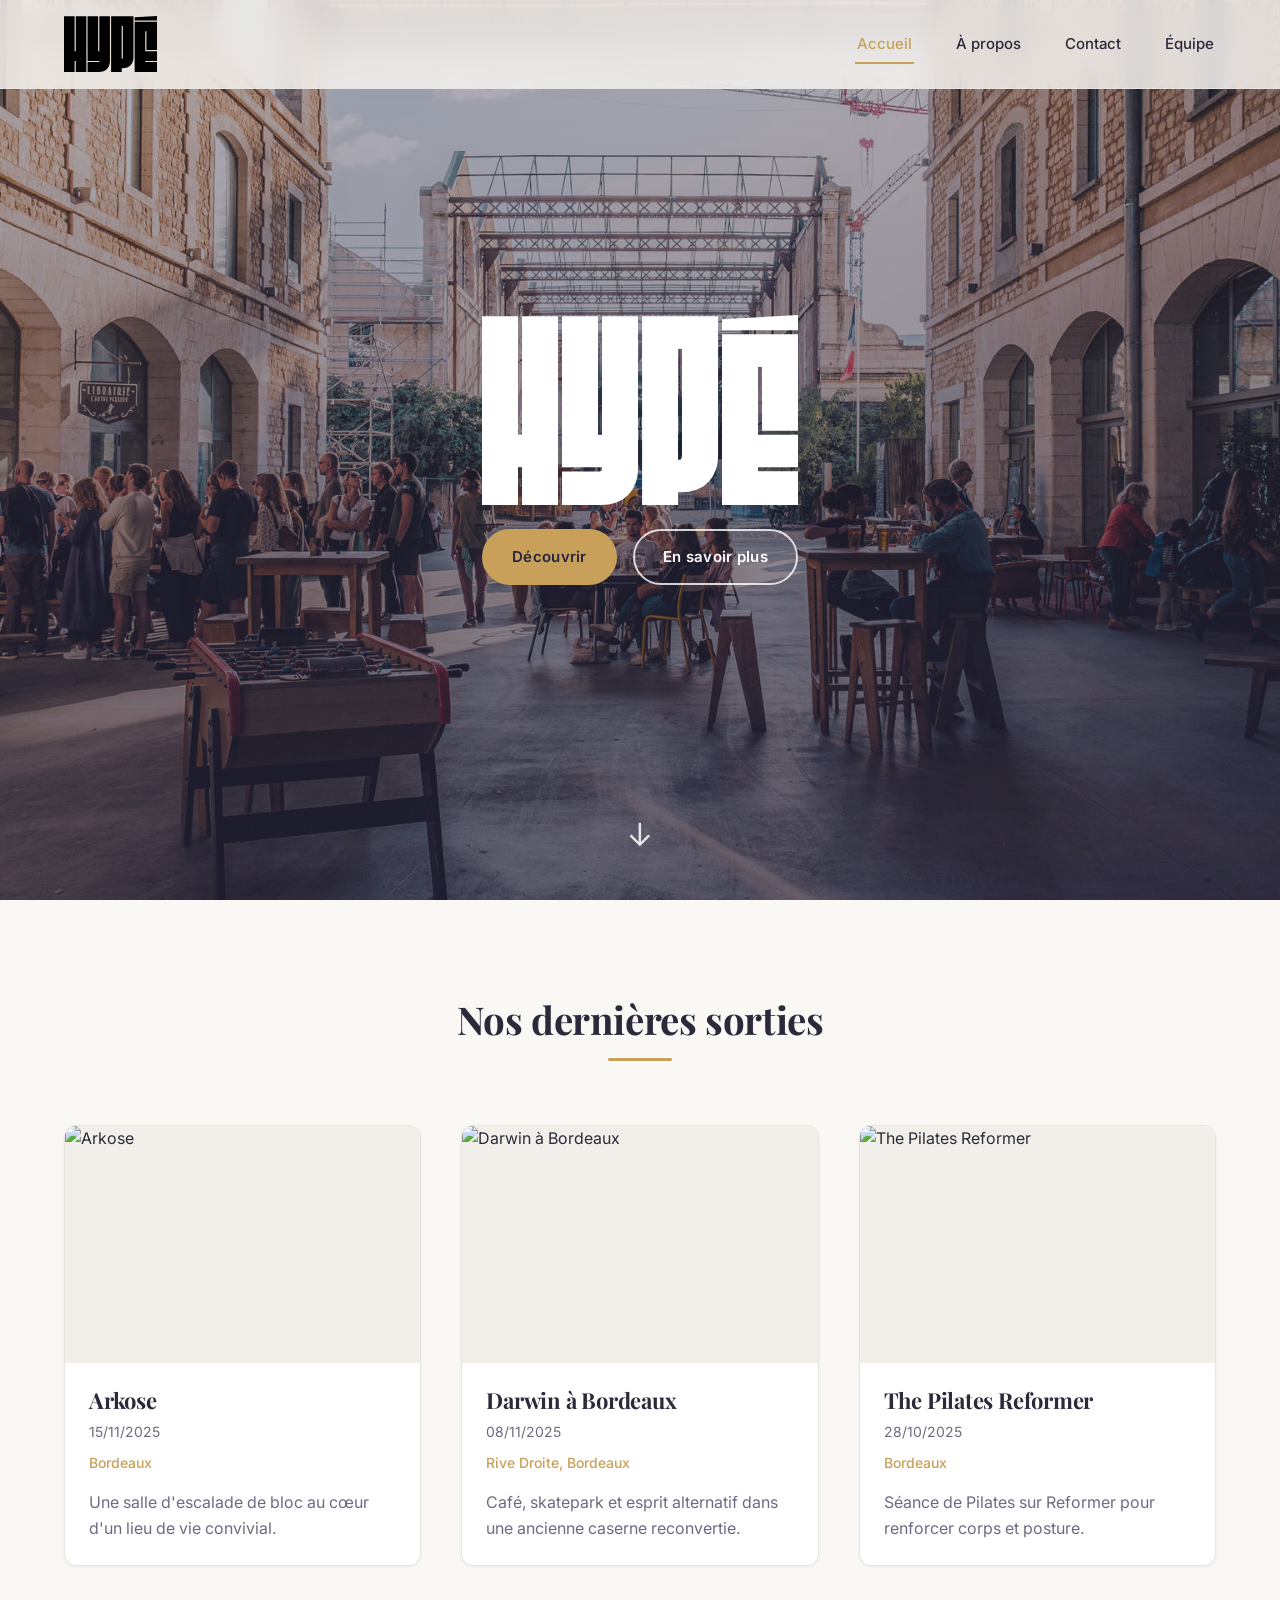
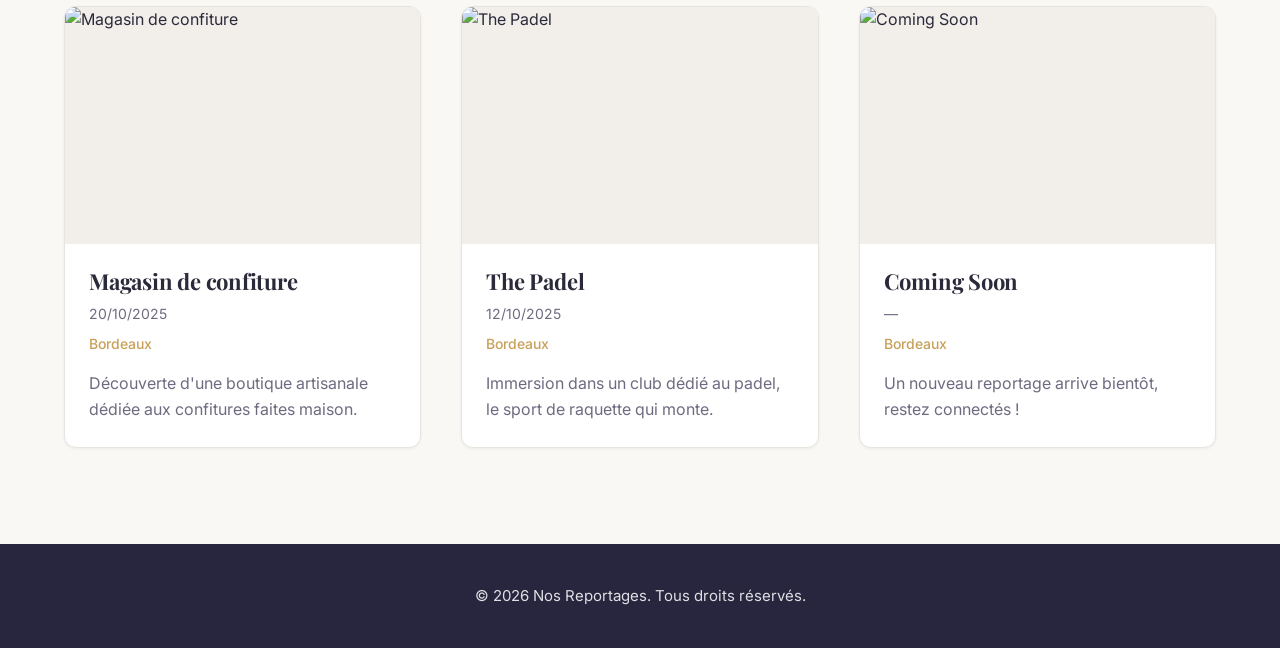
==== commit 237646b7: "Ajout de nouveaux reportages : mise à jour des titres, descriptions et images pour refléter les acti" ====
--- a/index.html
+++ b/index.html
@@ -99,6 +99,45 @@
                         </div>
                     </a>
                 </article>
+                <article class="reportage-card">
+                    <a href="reportages/reportage-4.html">
+                        <div class="card-image">
+                            <img src="assets/images/reportages/confiture.jpg" alt="Magasin de confiture">
+                        </div>
+                        <div class="card-content">
+                            <h3>Magasin de confiture</h3>
+                            <p class="date">20/10/2025</p>
+                            <p class="location">Bordeaux</p>
+                            <p class="excerpt">Découverte d&#039;une boutique artisanale dédiée aux confitures faites maison.</p>
+                        </div>
+                    </a>
+                </article>
+                <article class="reportage-card">
+                    <a href="reportages/reportage-5.html">
+                        <div class="card-image">
+                            <img src="assets/images/reportages/padel.jpg" alt="The Padel">
+                        </div>
+                        <div class="card-content">
+                            <h3>The Padel</h3>
+                            <p class="date">12/10/2025</p>
+                            <p class="location">Bordeaux</p>
+                            <p class="excerpt">Immersion dans un club dédié au padel, le sport de raquette qui monte.</p>
+                        </div>
+                    </a>
+                </article>
+                <article class="reportage-card">
+                    <a href="reportages/reportage-6.html">
+                        <div class="card-image">
+                            <img src="assets/images/reportages/coming-soon.jpg" alt="Coming Soon">
+                        </div>
+                        <div class="card-content">
+                            <h3>Coming Soon</h3>
+                            <p class="date">—</p>
+                            <p class="location">Bordeaux</p>
+                            <p class="excerpt">Un nouveau reportage arrive bientôt, restez connectés !</p>
+                        </div>
+                    </a>
+                </article>
             </div>
         </div>
     </section>
